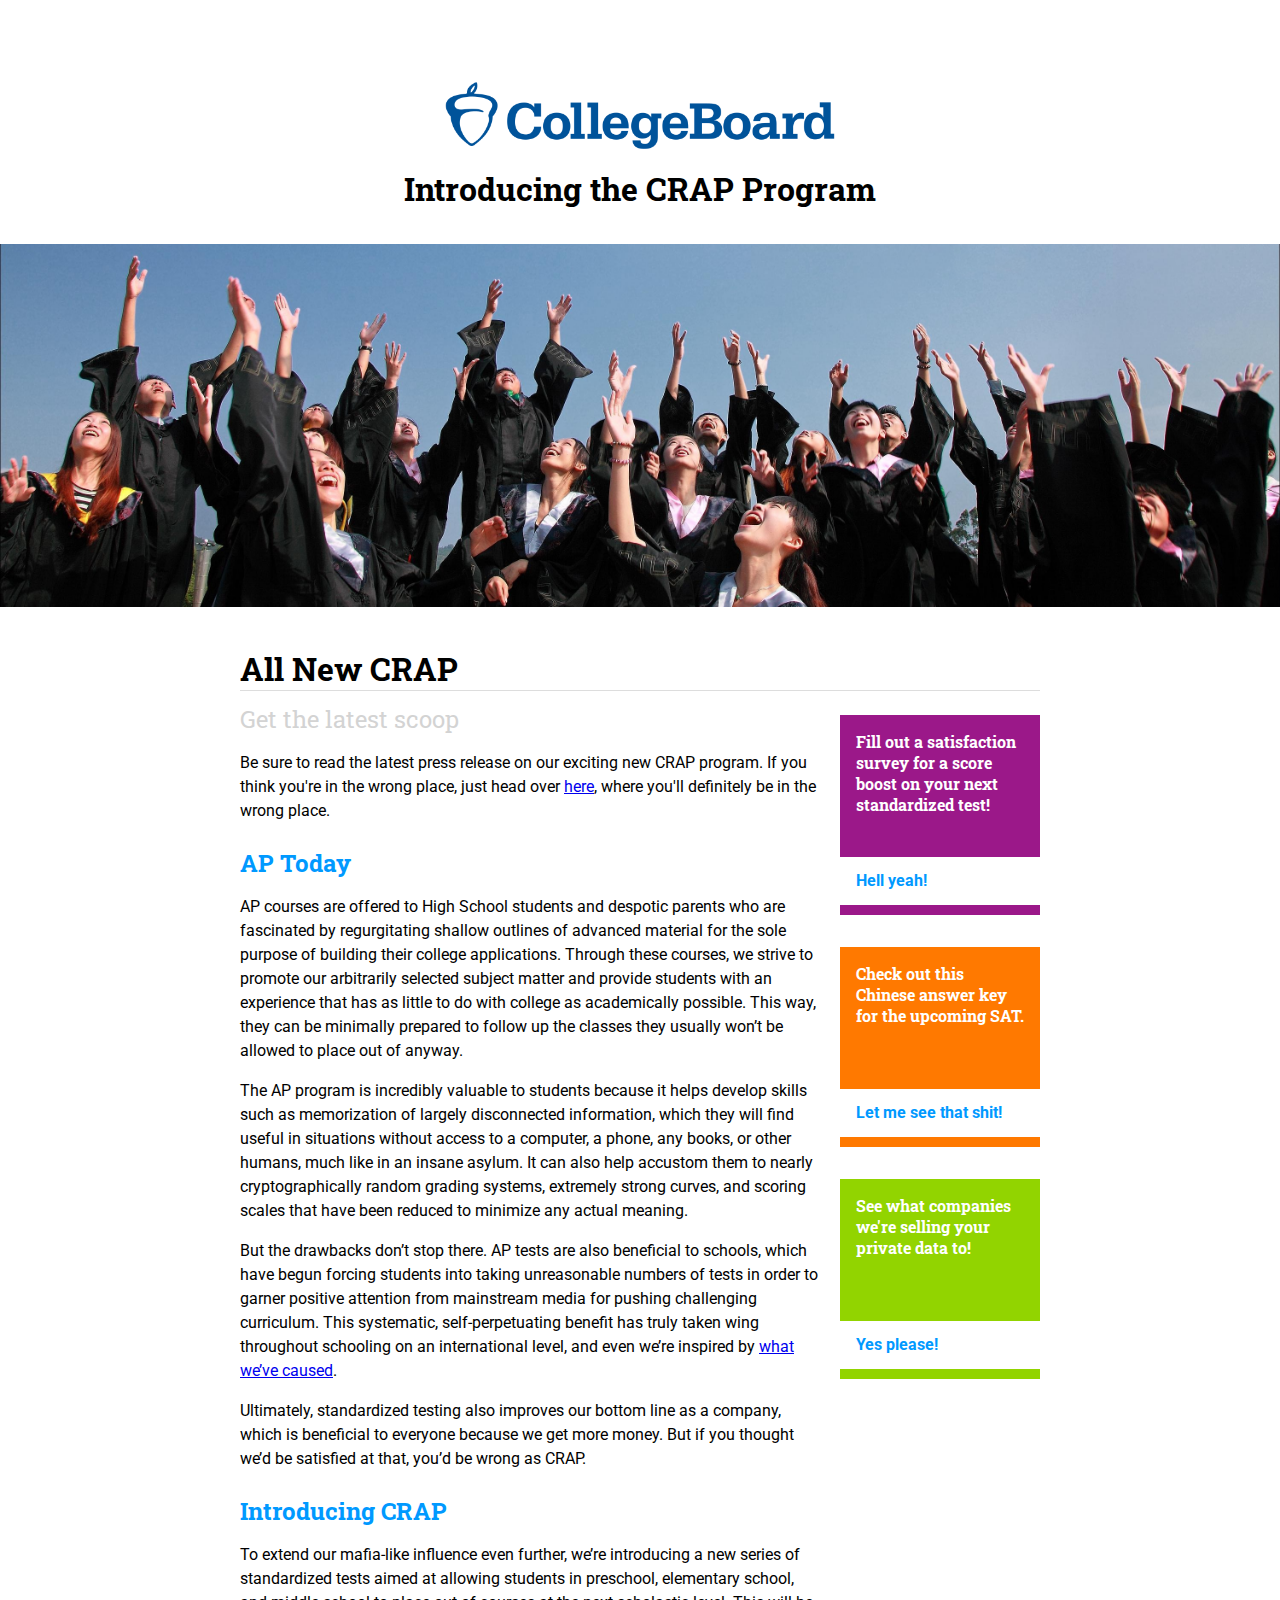
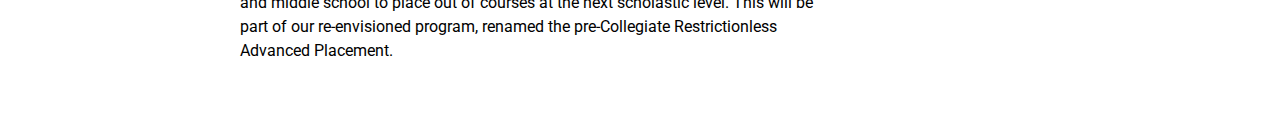
==== index.html @ 1008b954 "Added stylistic elements" ====
<html>
    <head>
        <title>CRAP</title>
        <link rel="stylesheet" type="text/css" href="css/styles.css">
    </head>
    <body>
        <img src="img/cb.png" style="width: 400px; margin: auto; display: block;">
        <h1 class="centered" style="text-align: center;">Introducing the CRAP Program</h1>

        <br>
        <img src="img/students.png">

        <h1 class="centered underline">All New CRAP</h1>
        <div class="centered columns">
            <div>
                <h2 class="gray">Get the latest scoop</h2>
                <p>
                    Be sure to read the latest press release on our exciting new CRAP program. If you think you're in the wrong place, just head over <a href="https://apstudent.collegeboard.org/takingtheexam/about-exams" target="_blank">here</a>, where you'll definitely be in the wrong place.
                </p>
                <h2>AP Today</h2>
                <p>
                    AP courses are offered to High School students and despotic parents who are fascinated by regurgitating shallow outlines of advanced material for the sole purpose of building their college applications. Through these courses, we strive to promote our arbitrarily selected subject matter and provide students with an experience that has as little to do with college as academically possible. This way, they can be minimally prepared to follow up the classes they usually won’t be allowed to place out of anyway.
                </p>
                <p>
                    The AP program is incredibly valuable to students because it helps develop skills such as memorization of largely disconnected information, which they will find useful in situations without access to a computer, a phone, any books, or other humans, much like in an insane asylum. It can also help accustom them to nearly cryptographically random grading systems, extremely strong curves, and scoring scales that have been reduced to minimize any actual meaning.
                </p>
                <p>
                    But the drawbacks don’t stop there. AP tests are also beneficial to schools, which have begun forcing students into taking unreasonable numbers of tests in order to garner positive attention from mainstream media for pushing challenging curriculum. This systematic, self-perpetuating benefit has truly taken wing throughout schooling on an international level, and even we’re inspired by <a href="https://www.washingtonpost.com/graphics/local/high-school-challenge-2017/">what we’ve caused</a>.
                </p>
                <p>
                    Ultimately, standardized testing also improves our bottom line as a company, which is beneficial to everyone because we get more money. But if you thought we’d be satisfied at that, you’d be wrong as CRAP.
                </p>
                <h2>Introducing CRAP</h2>
                <p>
                    To extend our mafia-like influence even further, we’re introducing a new series of standardized tests aimed at allowing students in preschool, elementary school, and middle school to place out of courses at the next scholastic level. This will be part of our re-envisioned program, renamed the pre-Collegiate Restrictionless Advanced Placement.
                </p>
                <h2>

                </h2>
            </div>
            <div class="quarter" style="margin-top: 1.5em;">
                <div class="billboard purple">
                    Fill out a satisfaction survey for a score boost on your next standardized test!
                    <p>Hell yeah!</p>
                </div>
                <div class="billboard orange">
                    Check out this Chinese answer key for the upcoming SAT.
                    <p>Let me see that shit!</p>
                </div>
                <div class="billboard green">
                    See what companies we're selling your private data to!
                    <p>Yes please!</p>
                </div>
            </div>
        </div>
    </body>
</html>
---- css/styles.css ----
@import url('https://fonts.googleapis.com/css?family=Roboto+Slab');
@import url('https://fonts.googleapis.com/css?family=Roboto');

body {
    margin: 0;
    margin-top: 4rem;
    margin-bottom: 3rem;
}

h1, h2, h3 {
    font-family: 'Roboto Slab', serif;
}

h2.gray {
    margin-top: 0.5em;
    color: lightgray;
    font-weight: normal;
}

p {
    font-family: Roboto, sans-serif;
    line-height: 150%;
}

.centered {
    display: block;
    width: 800px;
    margin: auto;
}

.columns {
    display: flex;
    flex-direction: row;
}

.columns > * {
    flex: auto;
}

.columns > .quarter {
    width: 220px;
    min-width: 220px;
}

.underline {
    border-bottom: 1px solid #DDD;
}

.billboard {
    width: 200px;
    height: 200px;
    padding: 1em;
    box-sizing: border-box;
    float: right;
    display: block;
    font-family: "Roboto Slab", serif;
    font-weight: bold;
    color: white;
    margin-bottom: 2em;
    position: relative;
}

.billboard.purple {
    background-color: #9b1889;
}

.billboard.orange {
    background-color: #ff7900;
}

.billboard.green {
    background-color: #92d400;
}

.billboard > p {
    color: #09F;
    background-color: white;
    width: 100%;
    margin: 0 -1em;
    padding: 0 1em;
    line-height: 300%;
    position: absolute;
    bottom: 10px;
}

h1 {
    margin-bottom: 0.75em;
}

h2, h3 {
    color: #09F;
    margin-top: 1em;
    margin-bottom: 0.25em;
}

img {
    display: block;
    padding: 1em 0;
    width: 100%; /* 800px; */
    margin: auto;
    margin-bottom: 1.5em;
}
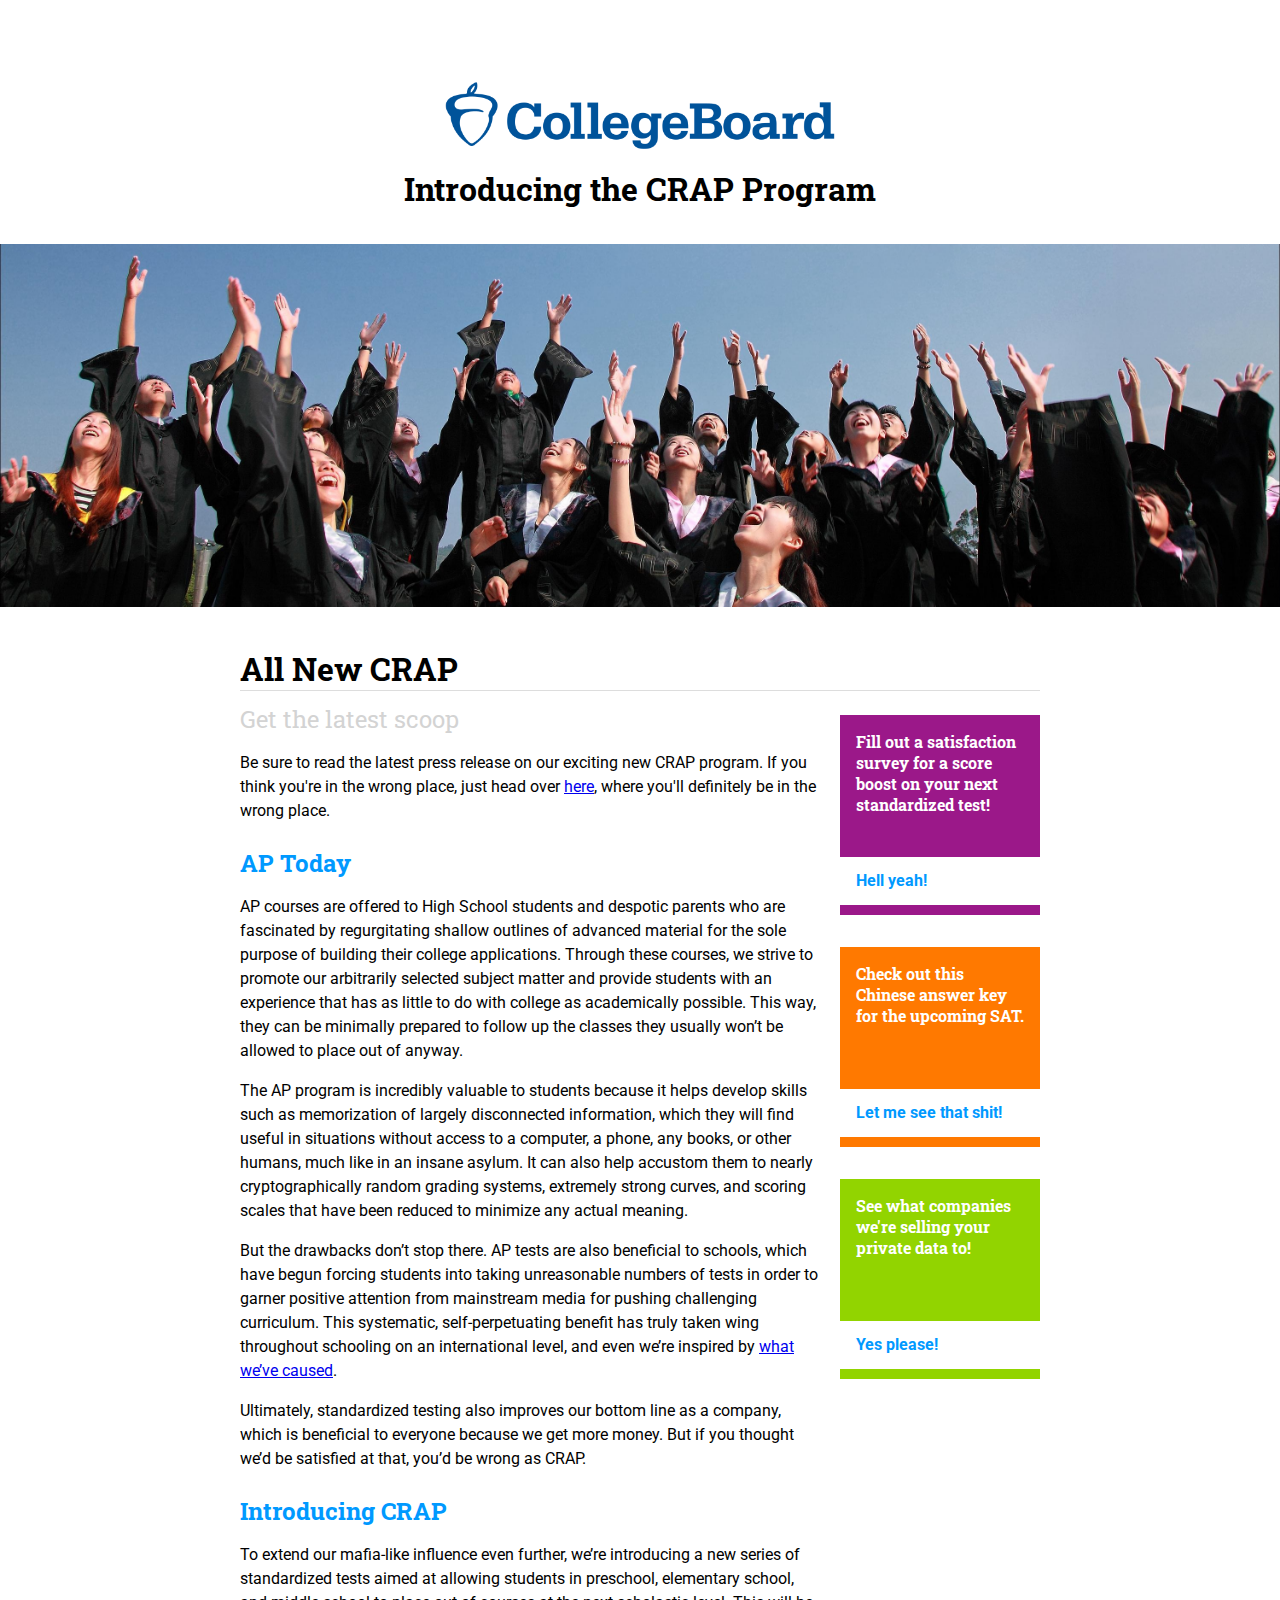
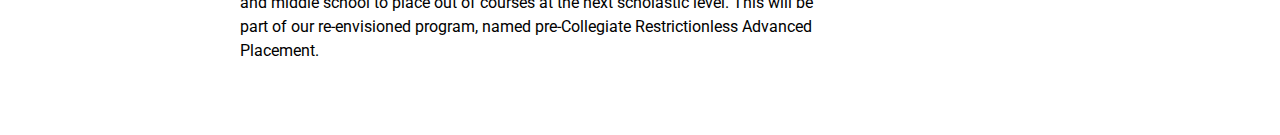
==== commit 5f7c0dd9: "Tweak" ====
--- a/index.html
+++ b/index.html
@@ -32,7 +32,7 @@
                 </p>
                 <h2>Introducing CRAP</h2>
                 <p>
-                    To extend our mafia-like influence even further, we’re introducing a new series of standardized tests aimed at allowing students in preschool, elementary school, and middle school to place out of courses at the next scholastic level. This will be part of our re-envisioned program, renamed the pre-Collegiate Restrictionless Advanced Placement.
+                    To extend our mafia-like influence even further, we’re introducing a new series of standardized tests aimed at allowing students in preschool, elementary school, and middle school to place out of courses at the next scholastic level. This will be part of our re-envisioned program, named pre-Collegiate Restrictionless Advanced Placement.
                 </p>
                 <h2>
 
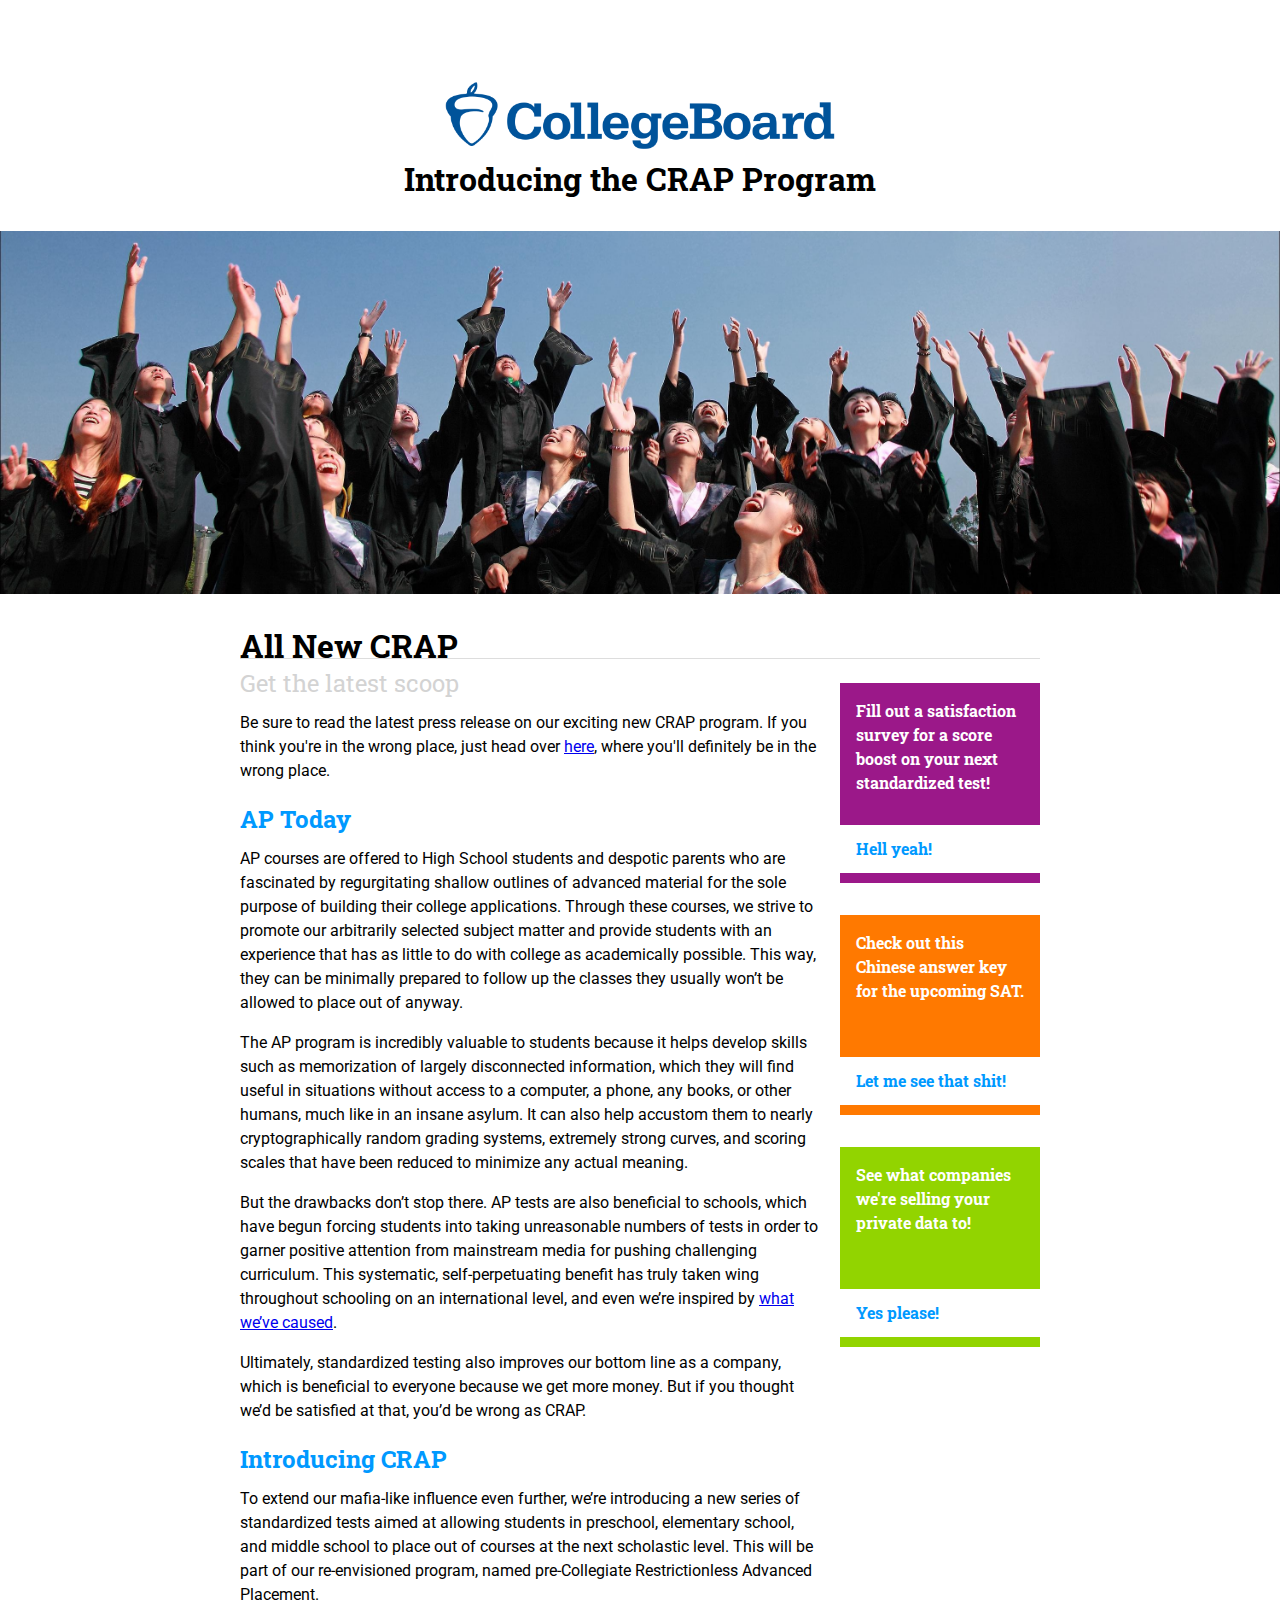
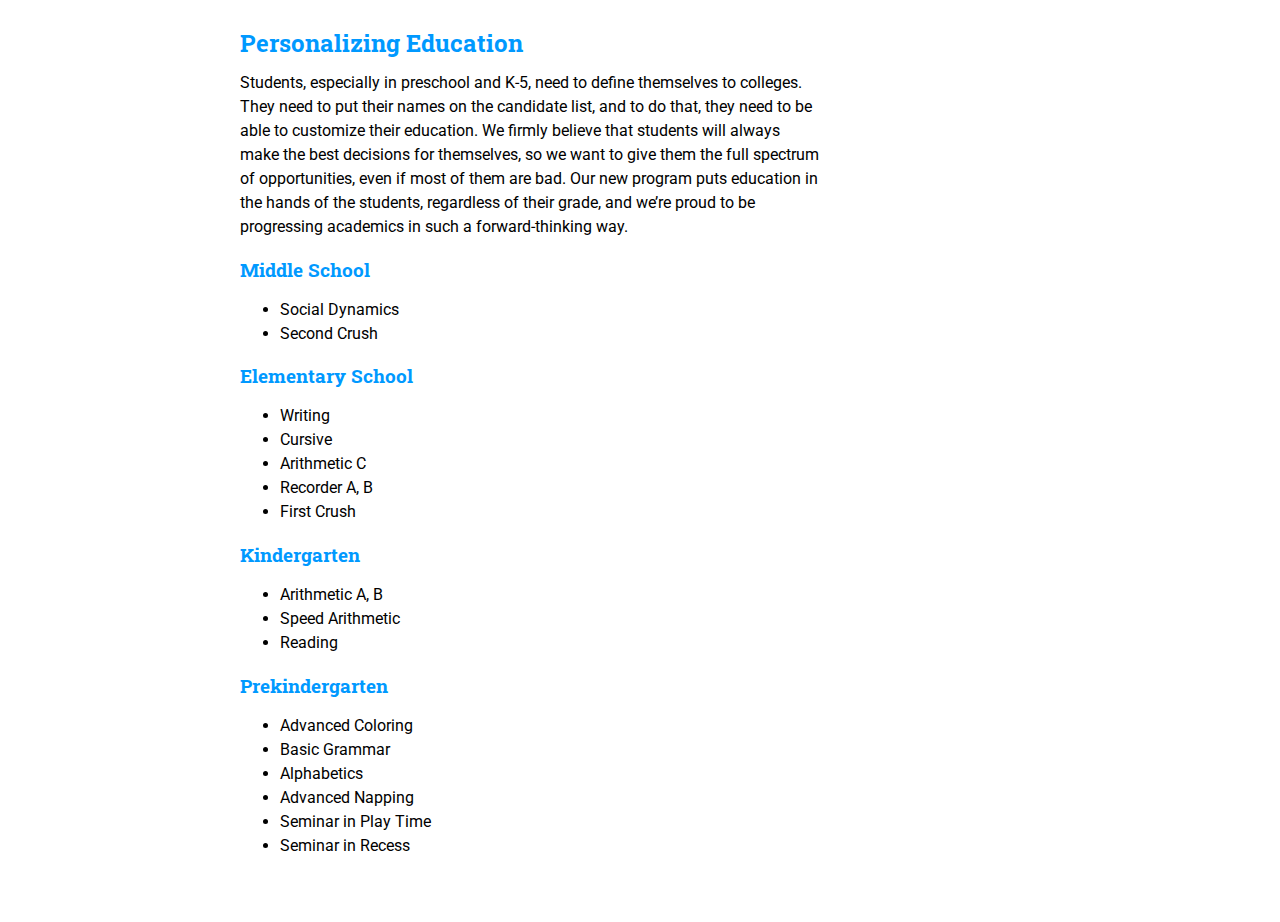
==== commit 8286bf18: "Do something fancier with the course list" ====
--- a/index.html
+++ b/index.html
@@ -34,9 +34,41 @@
                 <p>
                     To extend our mafia-like influence even further, we’re introducing a new series of standardized tests aimed at allowing students in preschool, elementary school, and middle school to place out of courses at the next scholastic level. This will be part of our re-envisioned program, named pre-Collegiate Restrictionless Advanced Placement.
                 </p>
-                <h2>
+                <h2>Personalizing Education</h2>
+                <p>
+                    Students, especially in preschool and K-5, need to define themselves to colleges. They need to put their names on the candidate list, and to do that, they need to be able to customize their education. We firmly believe that students will always make the best decisions for themselves, so we want to give them the full spectrum of opportunities, even if most of them are bad. Our new program puts education in the hands of the students, regardless of their grade, and we’re proud to be progressing academics in such a forward-thinking way.
+                </p>
 
-                </h2>
+                <!-- Create some cool kind of graphic -->
+                <h3>Middle School</h3>
+                <ul>
+                    <li>Social Dynamics</li>
+                    <li>Second Crush</li>
+                </ul>
+                <h3>Elementary School</h3>
+                <ul>
+                    <li>Writing</li>
+                    <li>Cursive</li>
+                    <li>Arithmetic C</li>
+                    <li>Recorder A, B</li>
+                    <li>First Crush</li>
+                </ul>
+                <h3>Kindergarten</h3>
+                <ul>
+                    <li>Arithmetic A, B</li>
+                    <li>Speed Arithmetic</li>
+                    <li>Reading</li>
+                </ul>
+                <h3>Prekindergarten</h3>
+                <ul>
+                    <li>Advanced Coloring</li>
+                    <li>Basic Grammar</li>
+                    <li>Alphabetics</li>
+                    <li>Advanced Napping</li>
+                    <li>Seminar in Play Time</li>
+                    <li>Seminar in Recess</li>
+                </ul>
+
             </div>
             <div class="quarter" style="margin-top: 1.5em;">
                 <div class="billboard purple">
--- a/css/styles.css
+++ b/css/styles.css
@@ -5,6 +5,8 @@
     margin: 0;
     margin-top: 4rem;
     margin-bottom: 3rem;
+    font-family: Roboto, sans-serif;
+    line-height: 150%;
 }
 
 h1, h2, h3 {
@@ -15,11 +17,6 @@
     margin-top: 0.5em;
     color: lightgray;
     font-weight: normal;
-}
-
-p {
-    font-family: Roboto, sans-serif;
-    line-height: 150%;
 }
 
 .centered {
@@ -93,6 +90,10 @@
     margin-bottom: 0.25em;
 }
 
+h3 {
+    margin-bottom: 0;
+}
+
 img {
     display: block;
     padding: 1em 0;
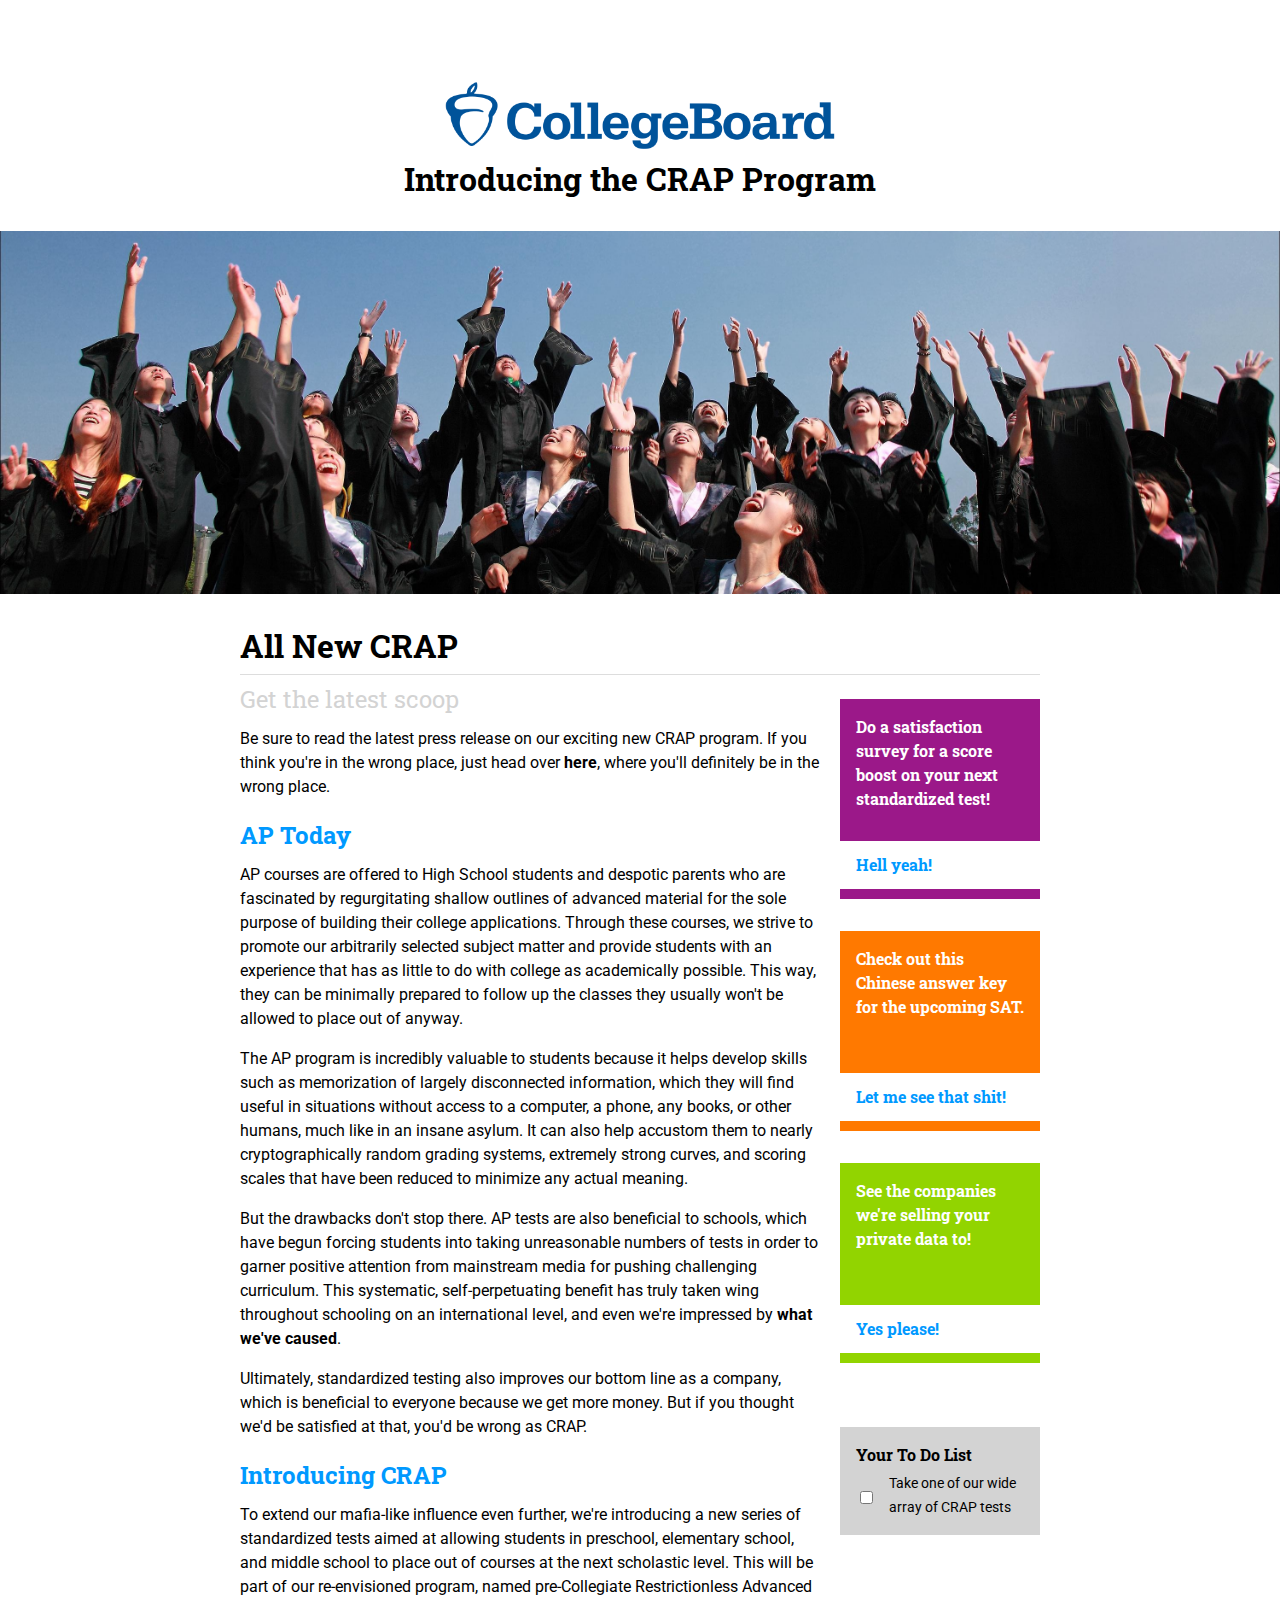
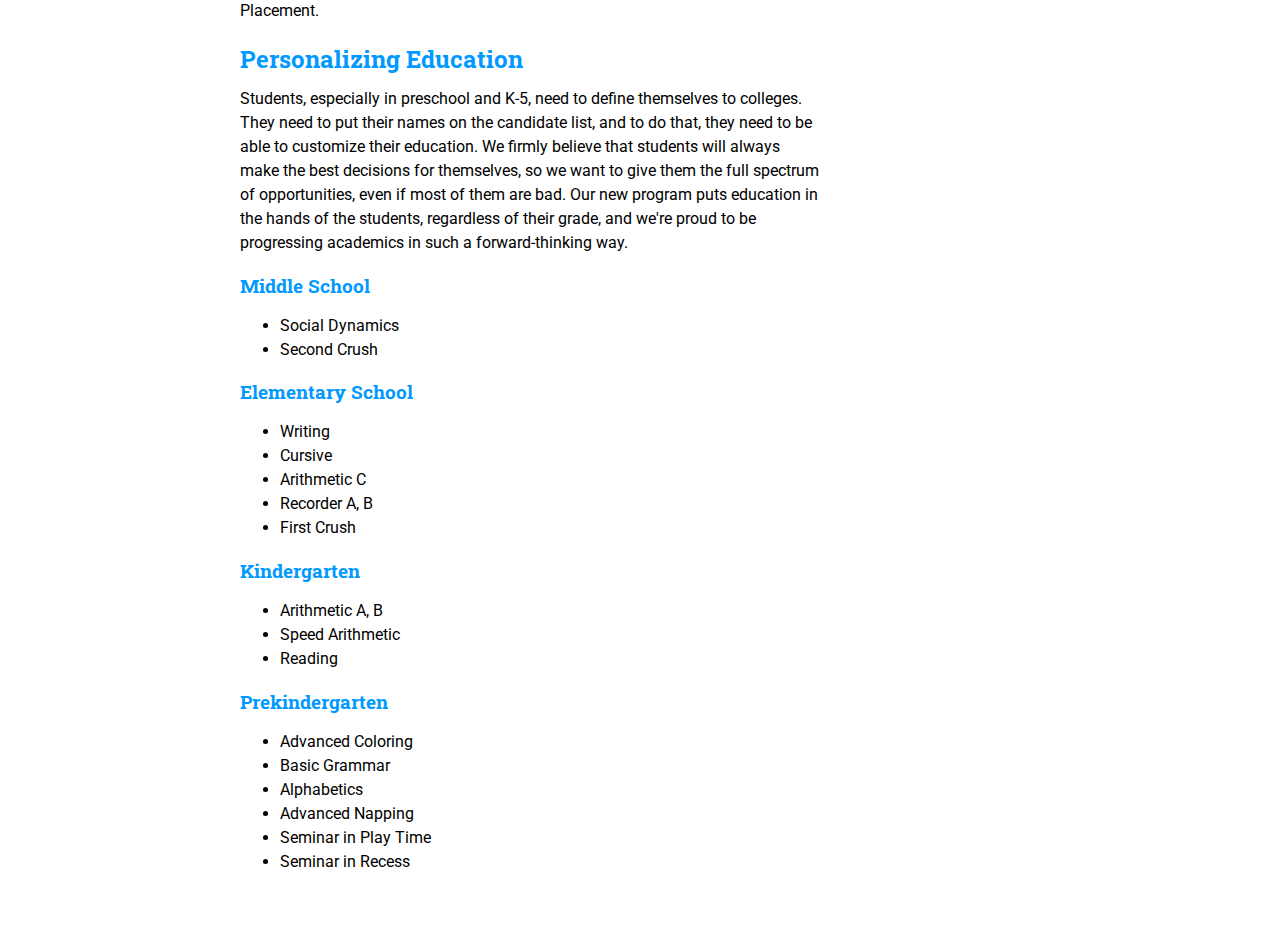
==== commit ca6870f8: "Add todo list" ====
--- a/index.html
+++ b/index.html
@@ -19,24 +19,24 @@
                 </p>
                 <h2>AP Today</h2>
                 <p>
-                    AP courses are offered to High School students and despotic parents who are fascinated by regurgitating shallow outlines of advanced material for the sole purpose of building their college applications. Through these courses, we strive to promote our arbitrarily selected subject matter and provide students with an experience that has as little to do with college as academically possible. This way, they can be minimally prepared to follow up the classes they usually won’t be allowed to place out of anyway.
+                    AP courses are offered to High School students and despotic parents who are fascinated by regurgitating shallow outlines of advanced material for the sole purpose of building their college applications. Through these courses, we strive to promote our arbitrarily selected subject matter and provide students with an experience that has as little to do with college as academically possible. This way, they can be minimally prepared to follow up the classes they usually won't be allowed to place out of anyway.
                 </p>
                 <p>
                     The AP program is incredibly valuable to students because it helps develop skills such as memorization of largely disconnected information, which they will find useful in situations without access to a computer, a phone, any books, or other humans, much like in an insane asylum. It can also help accustom them to nearly cryptographically random grading systems, extremely strong curves, and scoring scales that have been reduced to minimize any actual meaning.
                 </p>
                 <p>
-                    But the drawbacks don’t stop there. AP tests are also beneficial to schools, which have begun forcing students into taking unreasonable numbers of tests in order to garner positive attention from mainstream media for pushing challenging curriculum. This systematic, self-perpetuating benefit has truly taken wing throughout schooling on an international level, and even we’re inspired by <a href="https://www.washingtonpost.com/graphics/local/high-school-challenge-2017/">what we’ve caused</a>.
+                    But the drawbacks don't stop there. AP tests are also beneficial to schools, which have begun forcing students into taking unreasonable numbers of tests in order to garner positive attention from mainstream media for pushing challenging curriculum. This systematic, self-perpetuating benefit has truly taken wing throughout schooling on an international level, and even we're impressed by <a href="https://www.washingtonpost.com/graphics/local/high-school-challenge-2017/">what we've caused</a>.
                 </p>
                 <p>
-                    Ultimately, standardized testing also improves our bottom line as a company, which is beneficial to everyone because we get more money. But if you thought we’d be satisfied at that, you’d be wrong as CRAP.
+                    Ultimately, standardized testing also improves our bottom line as a company, which is beneficial to everyone because we get more money. But if you thought we'd be satisfied at that, you'd be wrong as CRAP.
                 </p>
                 <h2>Introducing CRAP</h2>
                 <p>
-                    To extend our mafia-like influence even further, we’re introducing a new series of standardized tests aimed at allowing students in preschool, elementary school, and middle school to place out of courses at the next scholastic level. This will be part of our re-envisioned program, named pre-Collegiate Restrictionless Advanced Placement.
+                    To extend our mafia-like influence even further, we're introducing a new series of standardized tests aimed at allowing students in preschool, elementary school, and middle school to place out of courses at the next scholastic level. This will be part of our re-envisioned program, named pre-Collegiate Restrictionless Advanced Placement.
                 </p>
                 <h2>Personalizing Education</h2>
                 <p>
-                    Students, especially in preschool and K-5, need to define themselves to colleges. They need to put their names on the candidate list, and to do that, they need to be able to customize their education. We firmly believe that students will always make the best decisions for themselves, so we want to give them the full spectrum of opportunities, even if most of them are bad. Our new program puts education in the hands of the students, regardless of their grade, and we’re proud to be progressing academics in such a forward-thinking way.
+                    Students, especially in preschool and K-5, need to define themselves to colleges. They need to put their names on the candidate list, and to do that, they need to be able to customize their education. We firmly believe that students will always make the best decisions for themselves, so we want to give them the full spectrum of opportunities, even if most of them are bad. Our new program puts education in the hands of the students, regardless of their grade, and we're proud to be progressing academics in such a forward-thinking way.
                 </p>
 
                 <!-- Create some cool kind of graphic -->
@@ -72,7 +72,7 @@
             </div>
             <div class="quarter" style="margin-top: 1.5em;">
                 <div class="billboard purple">
-                    Fill out a satisfaction survey for a score boost on your next standardized test!
+                    Do a satisfaction survey for a score boost on your next standardized test!
                     <p>Hell yeah!</p>
                 </div>
                 <div class="billboard orange">
@@ -80,10 +80,23 @@
                     <p>Let me see that shit!</p>
                 </div>
                 <div class="billboard green">
-                    See what companies we're selling your private data to!
+                    See the companies we're selling your private data to!
                     <p>Yes please!</p>
+                </div>
+                <div class="todo" style="margin-top: 2em;">
+                    <span style="font-family: 'Roboto Slab'; font-weight: bold;">
+                        Your To Do List
+                        <ul id="todo-list">
+                            <li>
+                                <input id="first-checkbox" type="checkbox">
+                                <span>Take one of our wide array of CRAP tests</span>
+                            </li>
+                        </ul>
+                    </span>
                 </div>
             </div>
         </div>
+        
+        <script type="text/javascript" src="js/index.js"></script>
     </body>
 </html>
--- a/css/styles.css
+++ b/css/styles.css
@@ -17,6 +17,12 @@
     margin-top: 0.5em;
     color: lightgray;
     font-weight: normal;
+}
+
+a {
+    text-decoration: none;
+    font-weight: bold;
+    color: inherit;
 }
 
 .centered {
@@ -40,6 +46,7 @@
 }
 
 .underline {
+    padding-bottom: 16px;
     border-bottom: 1px solid #DDD;
 }
 
@@ -55,6 +62,35 @@
     color: white;
     margin-bottom: 2em;
     position: relative;
+}
+
+.todo {
+    width: 200px;
+    padding: 1em;
+    box-sizing: border-box;
+    float: right;
+    display: block;
+    background-color: lightgray;
+}
+
+.todo ul {
+    list-style: none; 
+    padding-left: 0;
+    margin-top: 4px;
+    margin-bottom: 0;
+    font-family: Roboto, sans-serif;
+    font-size: 14px;
+    font-weight: normal;
+}
+
+.todo ul li {
+    display: flex;
+    flex-direction: row;
+}
+
+.todo ul li input {
+    margin-top: 8px;
+    margin-right: 16px;
 }
 
 .billboard.purple {
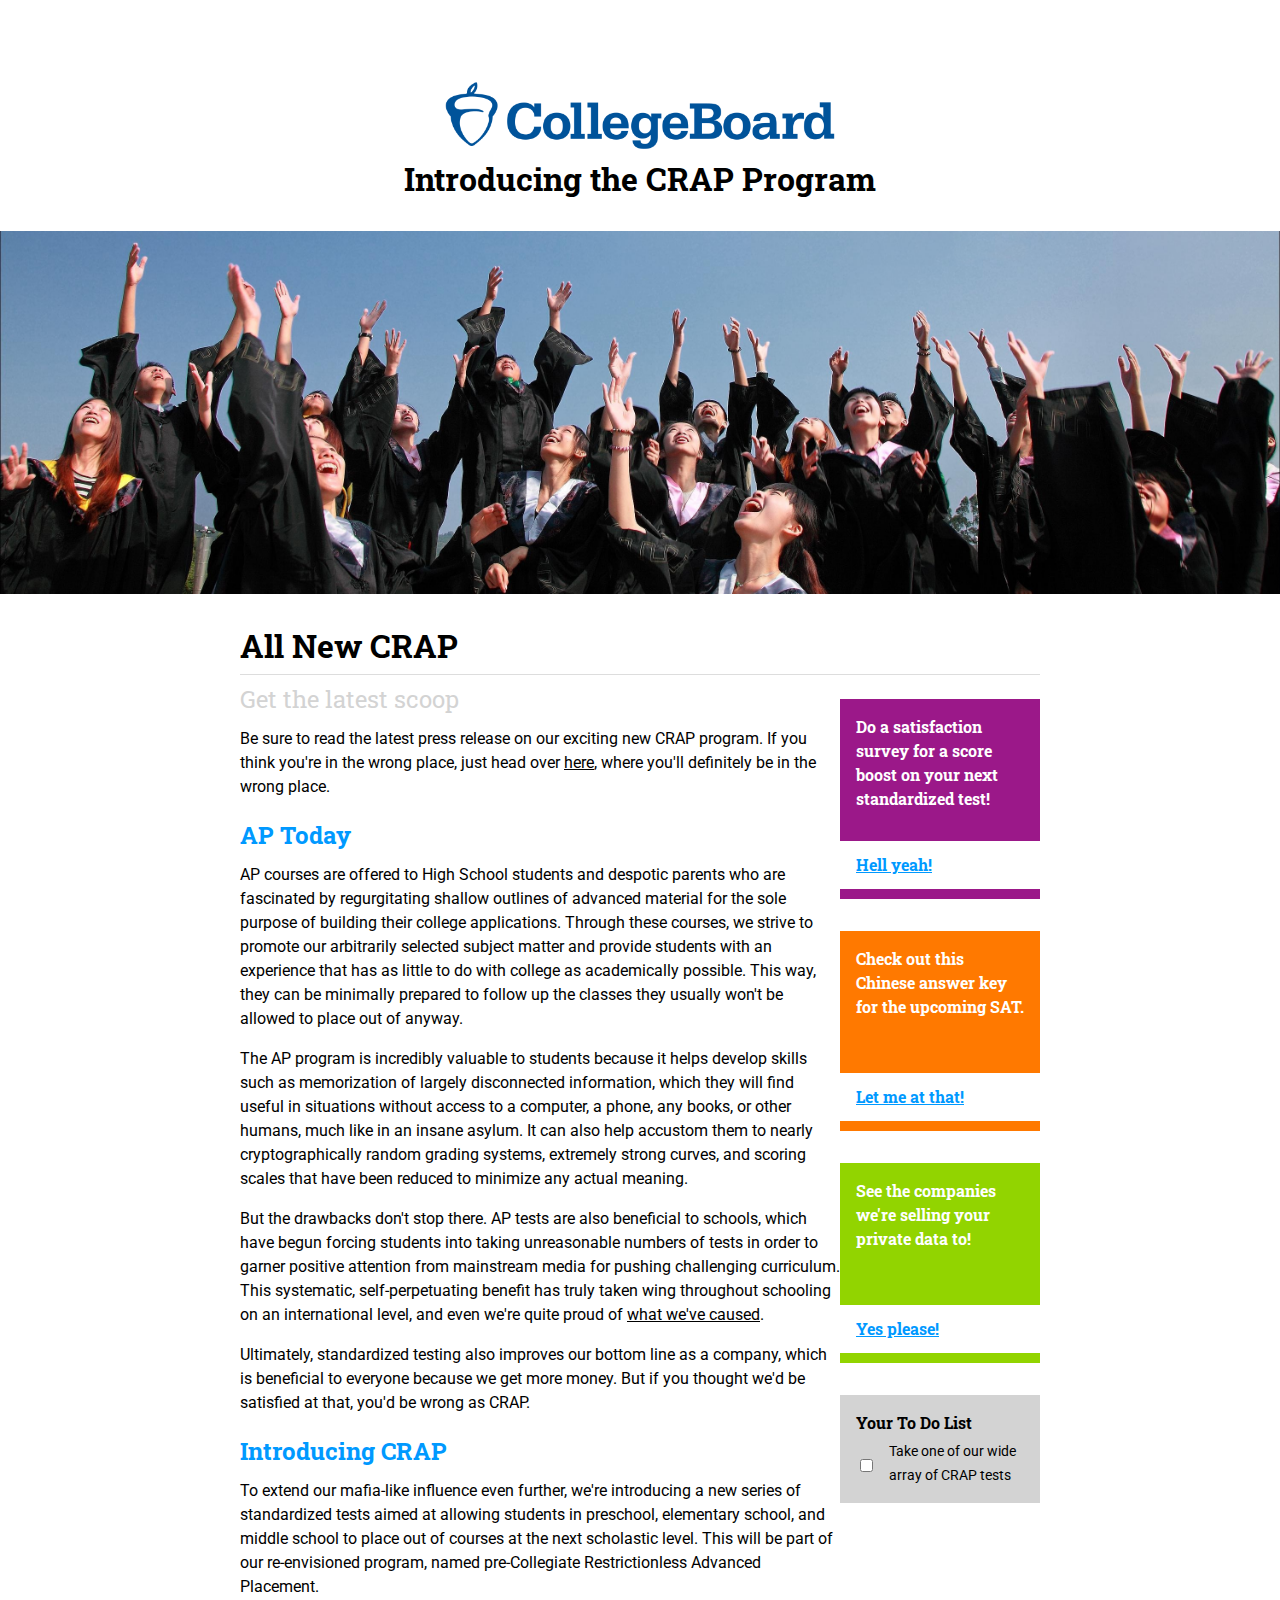
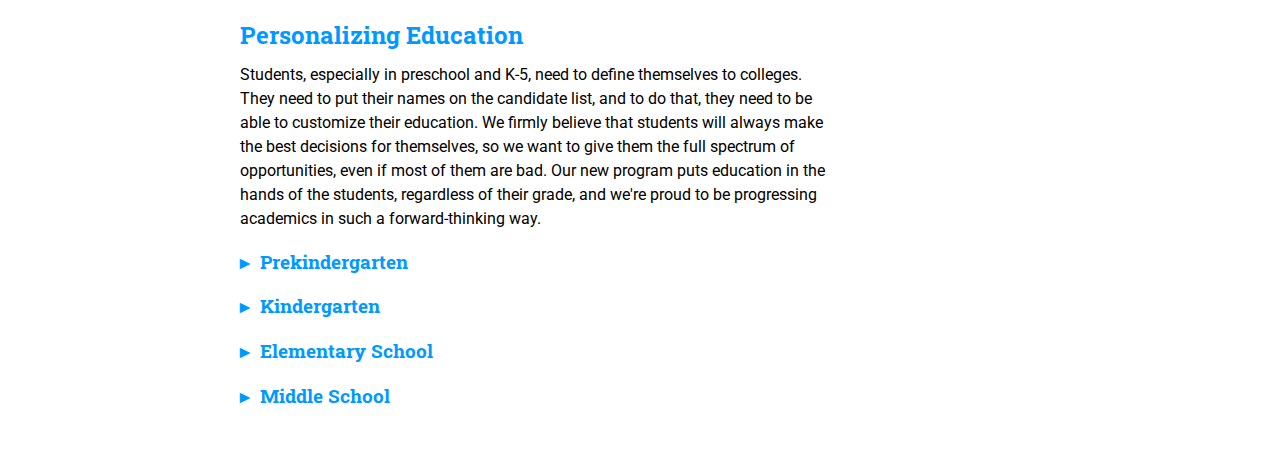
==== commit 34889865: "Continued on course list" ====
--- a/index.html
+++ b/index.html
@@ -25,7 +25,7 @@
                     The AP program is incredibly valuable to students because it helps develop skills such as memorization of largely disconnected information, which they will find useful in situations without access to a computer, a phone, any books, or other humans, much like in an insane asylum. It can also help accustom them to nearly cryptographically random grading systems, extremely strong curves, and scoring scales that have been reduced to minimize any actual meaning.
                 </p>
                 <p>
-                    But the drawbacks don't stop there. AP tests are also beneficial to schools, which have begun forcing students into taking unreasonable numbers of tests in order to garner positive attention from mainstream media for pushing challenging curriculum. This systematic, self-perpetuating benefit has truly taken wing throughout schooling on an international level, and even we're impressed by <a href="https://www.washingtonpost.com/graphics/local/high-school-challenge-2017/">what we've caused</a>.
+                    But the drawbacks don't stop there. AP tests are also beneficial to schools, which have begun forcing students into taking unreasonable numbers of tests in order to garner positive attention from mainstream media for pushing challenging curriculum. This systematic, self-perpetuating benefit has truly taken wing throughout schooling on an international level, and even we're quite proud of <a href="https://www.washingtonpost.com/graphics/local/high-school-challenge-2017/">what we've caused</a>.
                 </p>
                 <p>
                     Ultimately, standardized testing also improves our bottom line as a company, which is beneficial to everyone because we get more money. But if you thought we'd be satisfied at that, you'd be wrong as CRAP.
@@ -40,50 +40,62 @@
                 </p>
 
                 <!-- Create some cool kind of graphic -->
-                <h3>Middle School</h3>
-                <ul>
+                <h3 id="ap-pre" class="dropdown"><span class="arrow">&#x25B8;</span> &nbsp;Prekindergarten</h3>
+                <ul id="ap-pre-list">
+                    <li><b>Advanced Coloring</b><br>We believe every student is an aspiring artist, and with the proper
+                    training, can make works rivalling those of Picasso and Monet. In advanced coloring, we want to
+                    teach students the formula for being original and creative.
+                    <li><b>Basic Grammar</b><br>Grammar is a subject as old as the classroom. We intend to
+                    revolutionize the English learning process for Kindergarten students, who will master compound
+                    sentences and SAT vocabulary.</li>
+                    <li><b>Alphabetics</b><br>No matter how you look at it, there are a lot of letters in English.
+                    This course will deeply familiarize students with the numerous symbols in the alphabet.</li>
+                    <li><b>Advanced Napping</b><br>Napping is a lifelong skill. We're offering this class to make sure
+                        all students have the opportunity to take naps. It's also a good way for them to get an early
+                        start catching up on
+                        sleep they'll miss in higher grades.
+                    </li>
+                </ul>
+                <h3 id="ap-k" class="dropdown"><span class="arrow">&#x25B8;</span> &nbsp;Kindergarten</h3>
+                <ul id="ap-k-list">
+                    <li><b>Arithmetic</b><br>Arithmetic is obviously an important skill both in and outside of the
+                    classroom, and we want to make sure students have as solid a foundation in the subject as possible.
+                    According to our meticulous and detailed study plan, students will have only gotten to integral calculus by the end of the year.</li>
+                    <li><b>Reading</b><br>What better time to start into the classics than now, when students are most curious and impressionable?
+                    Not only will this course standardize how students interpret literature, it will also make sure they're exposed to a tailored list of classics,
+                    including The Canterbury Tales, One Hundred Years of Solitude, Being in Time, and Atlas Shrugged.</li>
+                    <li><b>Seminar in Play Time</li>
+                    <li><b>Seminar in Recess</li>
+                </ul>
+                <h3 id="ap-e" class="dropdown"><span class="arrow">&#x25B8;</span> &nbsp;Elementary School</h3>
+                <ul id="ap-e-list">
+                    <li>Writing</li>
+                    <li>Cursive</li>
+                    <li>Advanced Arithmetic</li>
+                    <li>Recorder</li>
+                    <li>First Crush</li>
+                </ul>
+                <h3 id="ap-m" class="dropdown"><span class="arrow">&#x25B8;</span> &nbsp;Middle School</h3>
+                <ul id="ap-m-list">
                     <li>Social Dynamics</li>
                     <li>Second Crush</li>
-                </ul>
-                <h3>Elementary School</h3>
-                <ul>
-                    <li>Writing</li>
-                    <li>Cursive</li>
-                    <li>Arithmetic C</li>
-                    <li>Recorder A, B</li>
-                    <li>First Crush</li>
-                </ul>
-                <h3>Kindergarten</h3>
-                <ul>
-                    <li>Arithmetic A, B</li>
-                    <li>Speed Arithmetic</li>
-                    <li>Reading</li>
-                </ul>
-                <h3>Prekindergarten</h3>
-                <ul>
-                    <li>Advanced Coloring</li>
-                    <li>Basic Grammar</li>
-                    <li>Alphabetics</li>
-                    <li>Advanced Napping</li>
-                    <li>Seminar in Play Time</li>
-                    <li>Seminar in Recess</li>
                 </ul>
 
             </div>
             <div class="quarter" style="margin-top: 1.5em;">
                 <div class="billboard purple">
                     Do a satisfaction survey for a score boost on your next standardized test!
-                    <p>Hell yeah!</p>
+                    <p><a href="404.html">Hell yeah!</a></p>
                 </div>
                 <div class="billboard orange">
                     Check out this Chinese answer key for the upcoming SAT.
-                    <p>Let me see that shit!</p>
+                    <p><a href="404.html">Let me at that!</a></p>
                 </div>
                 <div class="billboard green">
                     See the companies we're selling your private data to!
-                    <p>Yes please!</p>
+                    <p><a href="404.html">Yes please!</a></p>
                 </div>
-                <div class="todo" style="margin-top: 2em;">
+                <div class="todo">
                     <span style="font-family: 'Roboto Slab'; font-weight: bold;">
                         Your To Do List
                         <ul id="todo-list">
--- a/css/styles.css
+++ b/css/styles.css
@@ -20,8 +20,8 @@
 }
 
 a {
-    text-decoration: none;
-    font-weight: bold;
+    text-decoration: underline;
+    /* font-weight: bold; */
     color: inherit;
 }
 
@@ -137,3 +137,38 @@
     margin: auto;
     margin-bottom: 1.5em;
 }
+
+
+.dropdown {
+    cursor: pointer;
+}
+
+.dropdown .arrow {
+    display: inline-block;
+    margin-bottom: 2px;
+    transition: all 0.75s ease;
+}
+
+.dropdown.down .arrow {
+    transform: rotate(90deg);
+}
+
+.dropdown + ul {
+    max-height: 0;
+    overflow: hidden;
+    transition: all 0.75s ease;
+    margin-top: 8px;
+    margin-bottom: -8px;
+}
+
+.dropdown + ul li {
+    margin-bottom: 8px;
+}
+
+.dropdown.down + ul {
+    max-height: 500px;
+}
+
+.style {
+    font-weight: bold;
+}
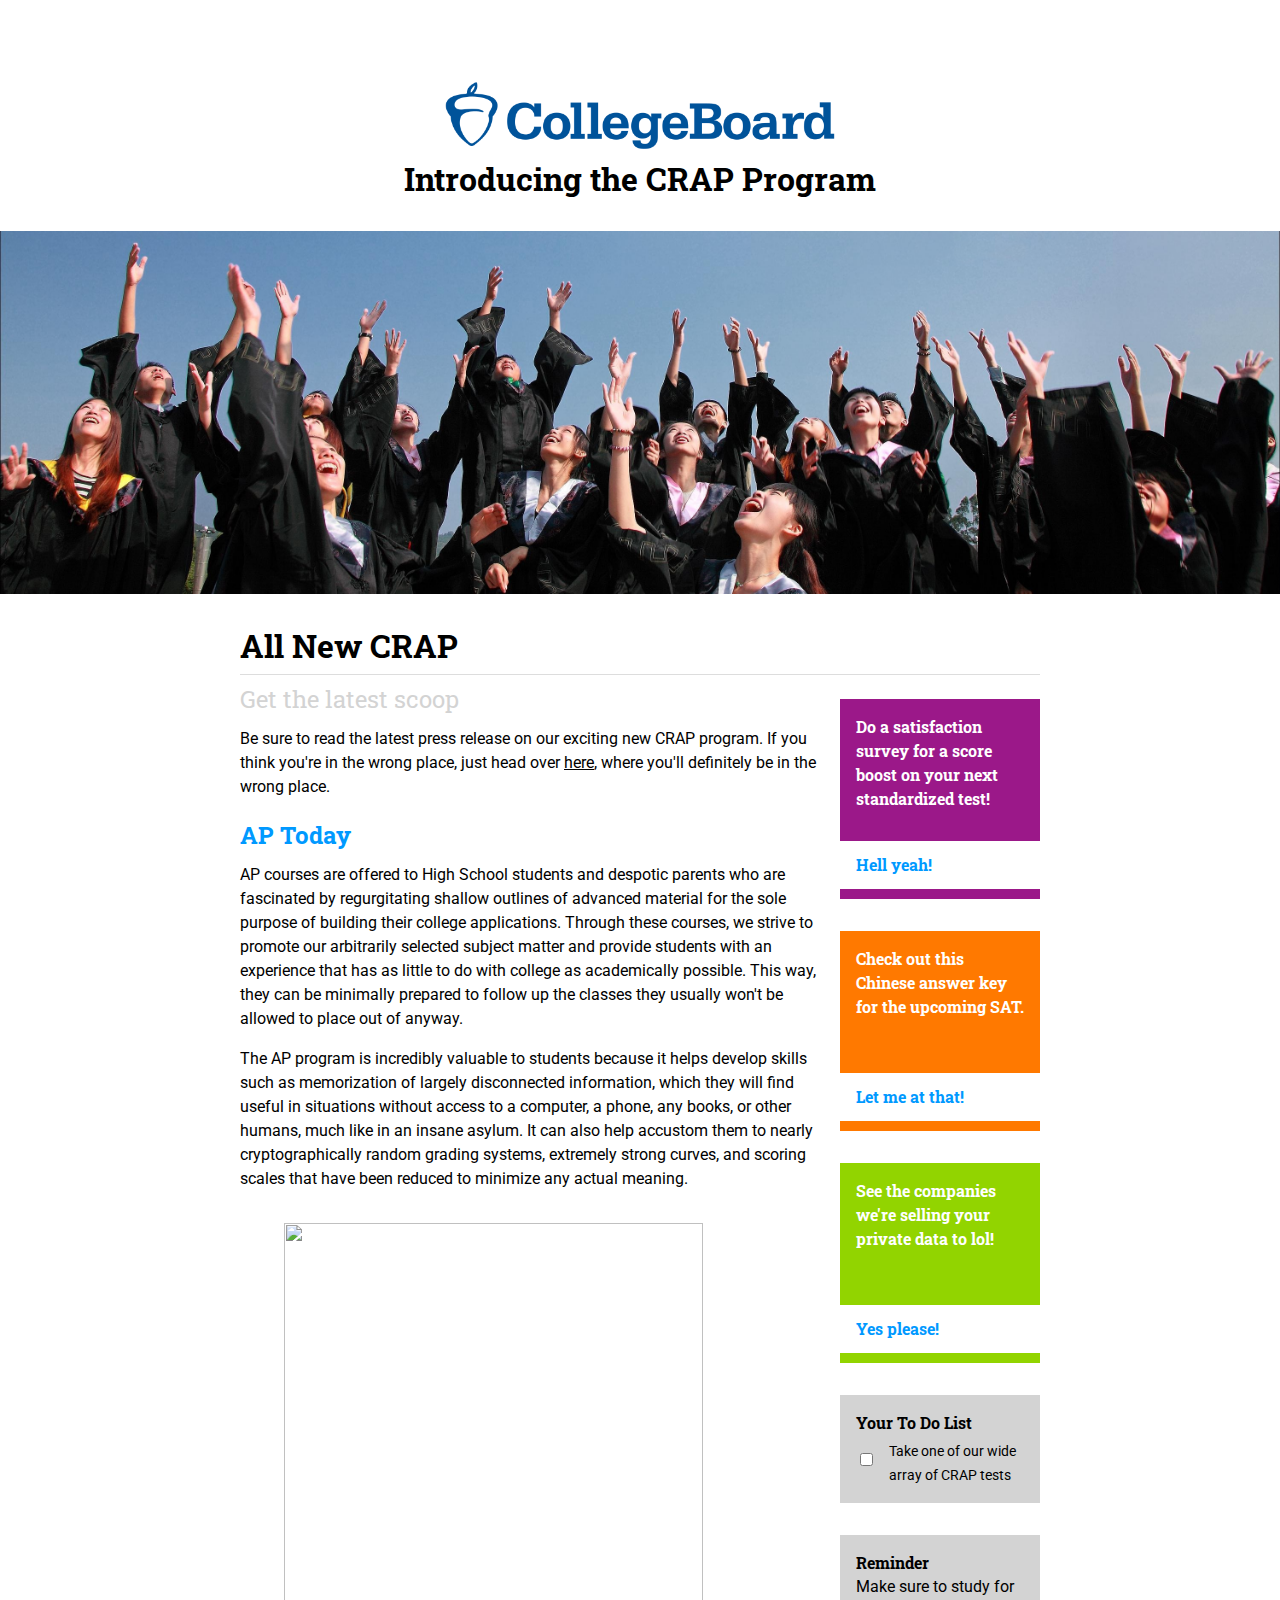
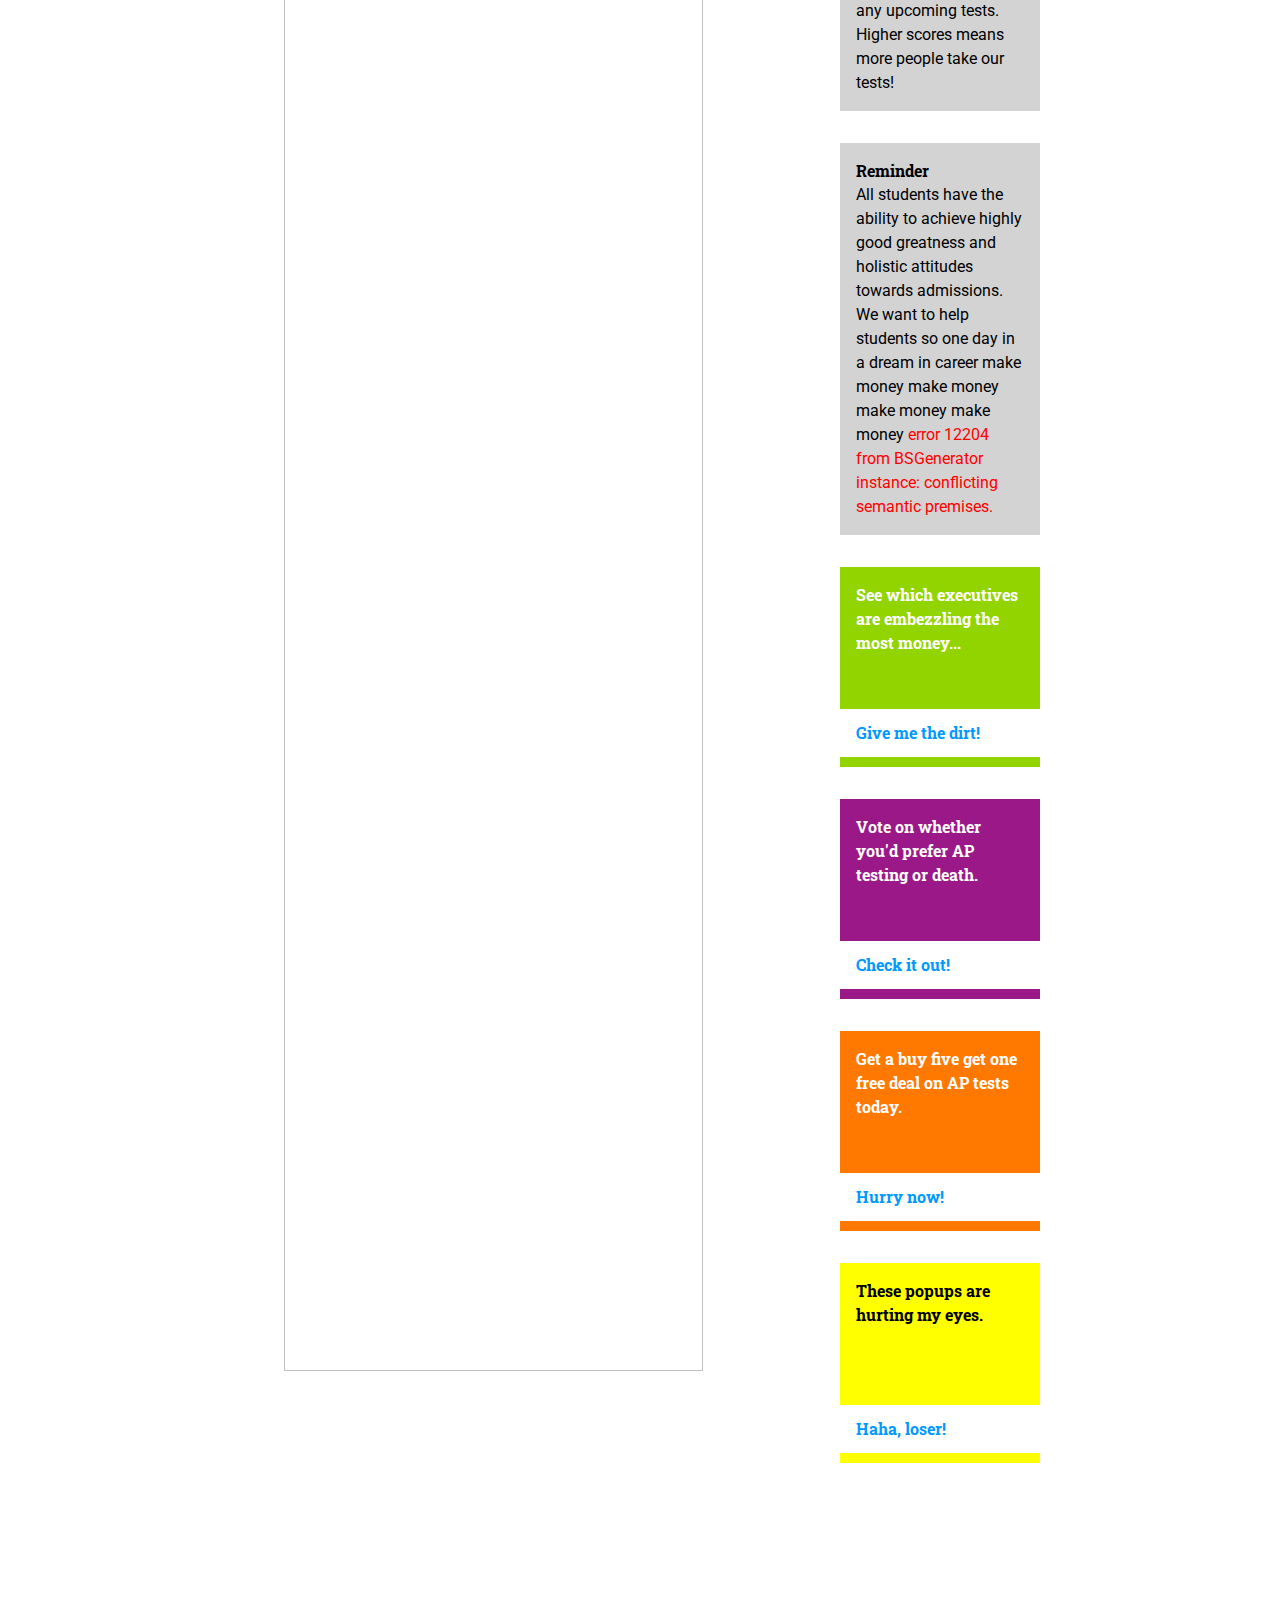
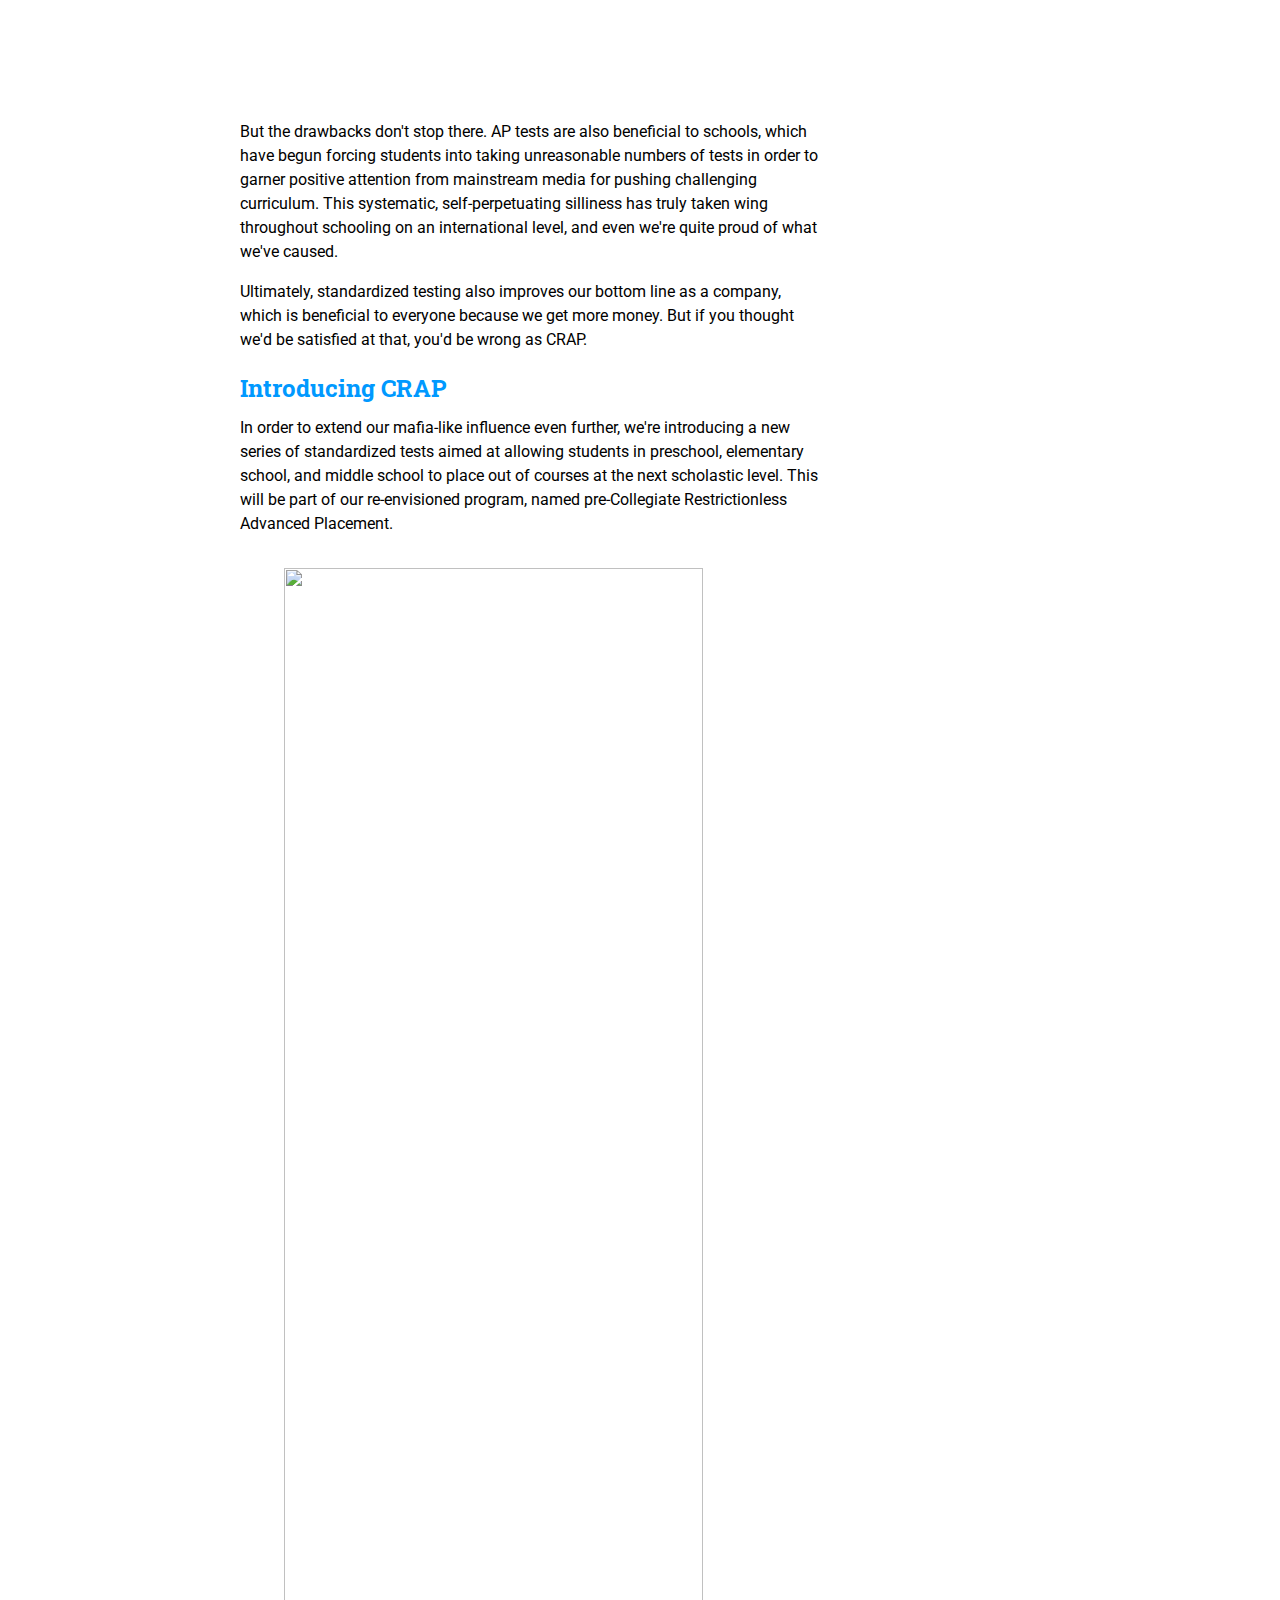
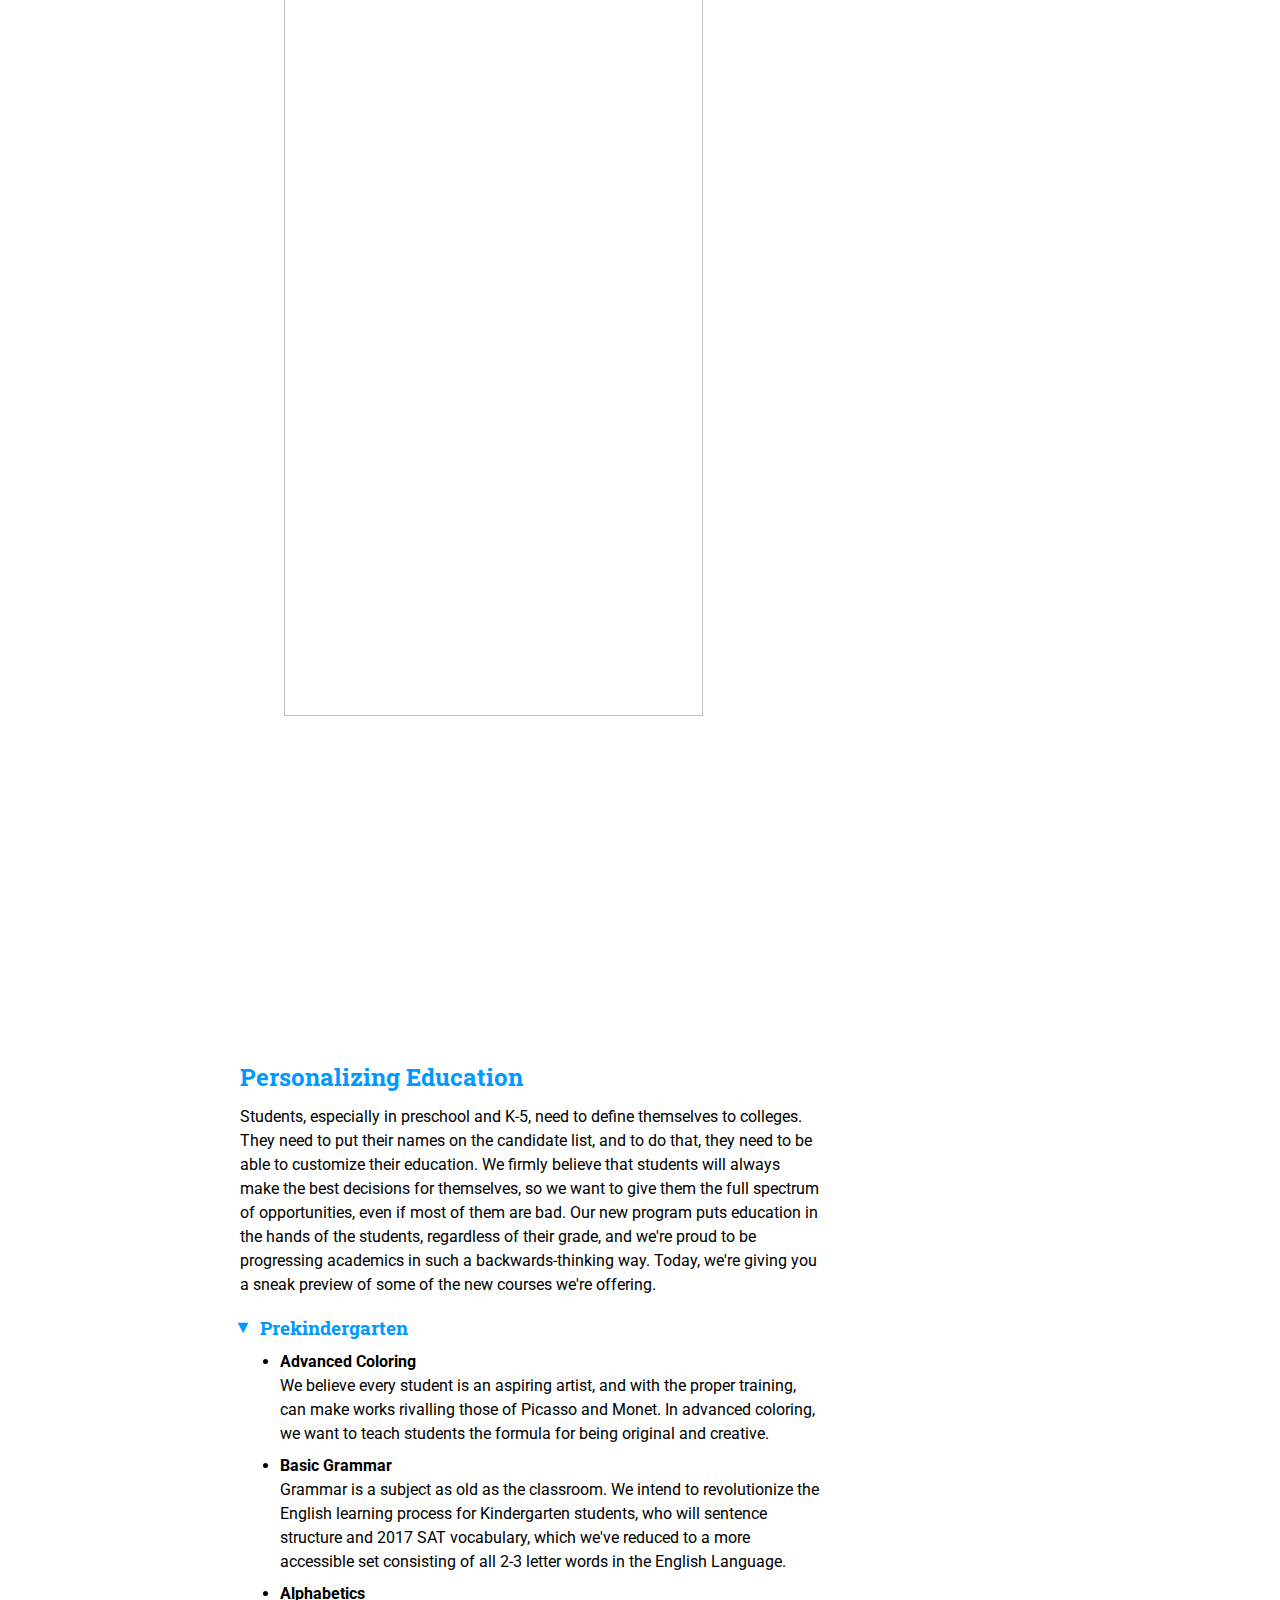
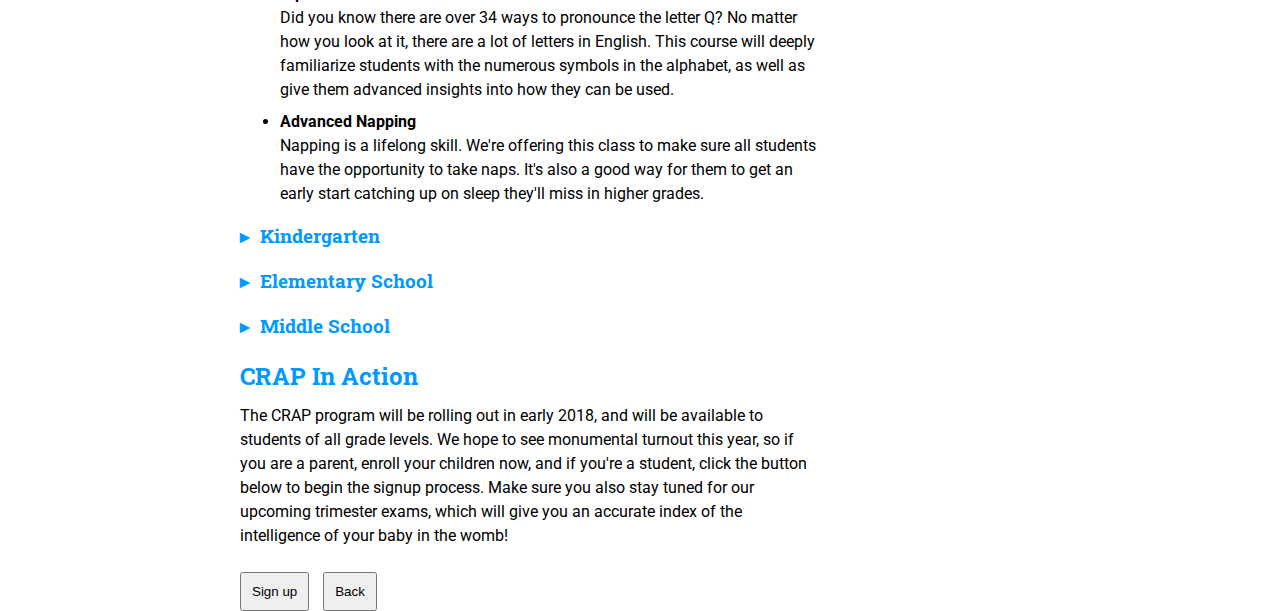
==== commit bd789598: "Finished up, good for now" ====
--- a/index.html
+++ b/index.html
@@ -24,32 +24,37 @@
                 <p>
                     The AP program is incredibly valuable to students because it helps develop skills such as memorization of largely disconnected information, which they will find useful in situations without access to a computer, a phone, any books, or other humans, much like in an insane asylum. It can also help accustom them to nearly cryptographically random grading systems, extremely strong curves, and scoring scales that have been reduced to minimize any actual meaning.
                 </p>
+                <img src="img/sad2.jpg" style="width: 85%;">
                 <p>
-                    But the drawbacks don't stop there. AP tests are also beneficial to schools, which have begun forcing students into taking unreasonable numbers of tests in order to garner positive attention from mainstream media for pushing challenging curriculum. This systematic, self-perpetuating benefit has truly taken wing throughout schooling on an international level, and even we're quite proud of <a href="https://www.washingtonpost.com/graphics/local/high-school-challenge-2017/">what we've caused</a>.
+                    But the drawbacks don't stop there. AP tests are also beneficial to schools, which have begun forcing students into taking unreasonable numbers of tests in order to garner positive attention from mainstream media for pushing challenging curriculum. This systematic, self-perpetuating silliness has truly taken wing throughout schooling on an international level, and even we're quite proud of what we've caused.
                 </p>
                 <p>
                     Ultimately, standardized testing also improves our bottom line as a company, which is beneficial to everyone because we get more money. But if you thought we'd be satisfied at that, you'd be wrong as CRAP.
                 </p>
                 <h2>Introducing CRAP</h2>
                 <p>
-                    To extend our mafia-like influence even further, we're introducing a new series of standardized tests aimed at allowing students in preschool, elementary school, and middle school to place out of courses at the next scholastic level. This will be part of our re-envisioned program, named pre-Collegiate Restrictionless Advanced Placement.
+                    In order to extend our mafia-like influence even further, we're introducing a new series of standardized tests aimed at allowing students in preschool, elementary school, and middle school to place out of courses at the next scholastic level. This will be part of our re-envisioned program, named pre-Collegiate Restrictionless Advanced Placement.
                 </p>
+                <img src="img/sad.jpg" style="width: 85%;"/>
                 <h2>Personalizing Education</h2>
                 <p>
-                    Students, especially in preschool and K-5, need to define themselves to colleges. They need to put their names on the candidate list, and to do that, they need to be able to customize their education. We firmly believe that students will always make the best decisions for themselves, so we want to give them the full spectrum of opportunities, even if most of them are bad. Our new program puts education in the hands of the students, regardless of their grade, and we're proud to be progressing academics in such a forward-thinking way.
+                    Students, especially in preschool and K-5, need to define themselves to colleges. They need to put their names on the candidate list, and to do that, they need to be able to customize their education. We firmly believe that students will always make the best decisions for themselves, so we want to give them the full spectrum of opportunities, even if most of them are bad. Our new program puts education in the hands of the students, regardless of their grade, and we're proud to be progressing academics in such a backwards-thinking way. Today, we're giving you a sneak preview of some of the new courses we're offering.
                 </p>
 
                 <!-- Create some cool kind of graphic -->
-                <h3 id="ap-pre" class="dropdown"><span class="arrow">&#x25B8;</span> &nbsp;Prekindergarten</h3>
+                <h3 id="ap-pre" class="dropdown down"><span class="arrow">&#x25B8;</span> &nbsp;Prekindergarten</h3>
                 <ul id="ap-pre-list">
                     <li><b>Advanced Coloring</b><br>We believe every student is an aspiring artist, and with the proper
                     training, can make works rivalling those of Picasso and Monet. In advanced coloring, we want to
                     teach students the formula for being original and creative.
                     <li><b>Basic Grammar</b><br>Grammar is a subject as old as the classroom. We intend to
-                    revolutionize the English learning process for Kindergarten students, who will master compound
-                    sentences and SAT vocabulary.</li>
-                    <li><b>Alphabetics</b><br>No matter how you look at it, there are a lot of letters in English.
-                    This course will deeply familiarize students with the numerous symbols in the alphabet.</li>
+                    revolutionize the English learning process for Kindergarten students, who will sentence structure
+                    and 2017 SAT vocabulary, which we've reduced to a more accessible set consisting of all 2-3 letter
+                    words in the English Language.</li>
+                    <li><b>Alphabetics</b><br>Did you know there are over 34 ways to pronounce the letter Q? No matter
+                        how you look at it, there are a lot of letters in English.
+                    This course will deeply familiarize students with the numerous symbols in the alphabet, as well as
+                    give them advanced insights into how they can be used.</li>
                     <li><b>Advanced Napping</b><br>Napping is a lifelong skill. We're offering this class to make sure
                         all students have the opportunity to take naps. It's also a good way for them to get an early
                         start catching up on
@@ -60,26 +65,60 @@
                 <ul id="ap-k-list">
                     <li><b>Arithmetic</b><br>Arithmetic is obviously an important skill both in and outside of the
                     classroom, and we want to make sure students have as solid a foundation in the subject as possible.
-                    According to our meticulous and detailed study plan, students will have only gotten to integral calculus by the end of the year.</li>
+                    According to our meticulous study plan, students will have only gotten to integral calculus by the end of the year.</li>
                     <li><b>Reading</b><br>What better time to start into the classics than now, when students are most curious and impressionable?
                     Not only will this course standardize how students interpret literature, it will also make sure they're exposed to a tailored list of classics,
                     including The Canterbury Tales, One Hundred Years of Solitude, Being in Time, and Atlas Shrugged.</li>
-                    <li><b>Seminar in Play Time</li>
-                    <li><b>Seminar in Recess</li>
+                    <li><b>Seminar in Play Time</b><br>Structured playtime is the best way to produce a child prodigy,
+                    which your child undoubtedly is. In this seminar, students will keep documented logs of their social
+                    interactions during off hours in order to demonstrate to colleges that they are socially adept and confident.</li>
+                    <li><b>Seminar in Recess</b><br>Seminar in recess is the perfect way for students to complete their
+                    kindergarten portfolio. It's a holistic approach to testing a combination of social awareness, physical
+                    fitness, and several other factors, but nobody seems to actually know what it is.</li>
                 </ul>
                 <h3 id="ap-e" class="dropdown"><span class="arrow">&#x25B8;</span> &nbsp;Elementary School</h3>
                 <ul id="ap-e-list">
-                    <li>Writing</li>
-                    <li>Cursive</li>
-                    <li>Advanced Arithmetic</li>
-                    <li>Recorder</li>
-                    <li>First Crush</li>
+                    <li><b>Cursive</b><br>Cursive is probably the most useful skill students will ever acquire, and they'll
+                    find themselves in countless situations where it's applicable to their careers.
+                    Much like writing five paragraph essays, doing long division by hand, and counting the tiles in the ceiling,
+                    this is a life skill.</li>
+                    <li><b>Arithmetic</b><br>Here at CollegeBoard, we've never heard of computers or calculators, so
+                    we think it's a good idea to test students on doing math by hand. Like most others, we grade this
+                    exam primarily with a random number generator, so practice hard, but don't expect much.</li>
+                    <li><b>Recorder</b><br>It's been used in symphonies by the likes Bach and Mozart. It's played battle marches
+                    and national anthems. Some say it's the instrument that welcomes you at heaven's gate. The recorder
+                    is one of the most beautiful instruments known to man, and through this curriculum, we hope to torture
+                    every single teacher into questioning their very existence.</li>
+                    <li><b>Seminar in First Crushes</b><br>Middle school is an emotionally challenging time for students.
+                    To help elucidate life's mysteries, we're presenting a brand new course on dating in elementary school,
+                    which includes lessons on awkwardly asking girls out and not being sure what a date is.</li>
                 </ul>
                 <h3 id="ap-m" class="dropdown"><span class="arrow">&#x25B8;</span> &nbsp;Middle School</h3>
                 <ul id="ap-m-list">
-                    <li>Social Dynamics</li>
-                    <li>Second Crush</li>
+                    <li><b>Social Dynamics</b><br>Spending tens of hours studying alone in your room is the perfect way
+                    to learn the material for this new test, which encompasses things like make eye contact while conversing,
+                    common etiquette, and an advanced unit on reading the mood.</li>
+                    <li><b>Second Crush</b><br>Since now is around the time when students start to have their second
+                    or third crushes, we thought it'd be the perfect opportunity to give them an opportunity to also
+                    demonstrate what they've learned. Which, around now, is usually not very much in the way of
+                    romance.</li>
+                    <li><b>Being Annoying</b><br>As you can tell, there's not much to learn in middle school,
+                    which is why we've had to dig deep to develop this text. Being annoying is the quintessential middle
+                    school activity, so we want students to be able to demonstrate their skills in the field to hopefully
+                    place out of corresponding courses in high school, college, and the rest of life.</li>
                 </ul>
+
+                <h2>CRAP In Action</h2>
+                <p>
+                    The CRAP program will be rolling out in early 2018, and will be available to students of all grade
+                    levels. We hope to see monumental turnout this year, so if you are a parent, enroll your children
+                    now, and if you're a student, click the button below to begin the signup process. Make sure you
+                    also stay tuned for our upcoming trimester exams, which will give you an accurate index of the
+                    intelligence of your baby in the womb!<br><br>
+                    <input type="button" value="Sign up" onclick="window.location.href = '404.html'">
+                    <input type="button" class="back" value="Back">
+                    <input type="button" class="back" value="Back">
+                </p>
 
             </div>
             <div class="quarter" style="margin-top: 1.5em;">
@@ -92,19 +131,50 @@
                     <p><a href="404.html">Let me at that!</a></p>
                 </div>
                 <div class="billboard green">
-                    See the companies we're selling your private data to!
+                    See the companies we're selling your private data to lol!
                     <p><a href="404.html">Yes please!</a></p>
                 </div>
                 <div class="todo">
-                    <span style="font-family: 'Roboto Slab'; font-weight: bold;">
+                    <span style="font-family: 'Roboto Slab'; font-weight: bold; margin-bottom: 4px;">
                         Your To Do List
-                        <ul id="todo-list">
-                            <li>
-                                <input id="first-checkbox" type="checkbox">
-                                <span>Take one of our wide array of CRAP tests</span>
-                            </li>
-                        </ul>
                     </span>
+                    <ul id="todo-list">
+                        <li>
+                            <input id="first-checkbox" type="checkbox">
+                            <span>Take one of our wide array of CRAP tests</span>
+                        </li>
+                    </ul>
+                </div>
+                <div class="todo" style="margin-top: 2rem;">
+                    <span style="font-family: 'Roboto Slab'; font-weight: bold; margin-bottom: 4px;">
+                        Reminder<br>
+                    </span>
+                    Make sure to study for any upcoming tests. Higher scores means more people take our tests!
+                </div>
+                <div class="todo" style="margin-top: 2rem;">
+                    <span style="font-family: 'Roboto Slab'; font-weight: bold; margin-bottom: 4px">
+                        Reminder<br>
+                    </span>
+                    All students have the ability to achieve highly good greatness and holistic attitudes towards
+                    admissions. We want to help students so one day in a dream in career make money make money make
+                    money make money <span style="color: red;">error 12204 from BSGenerator instance: conflicting
+                    semantic premises.</span>
+                </div>
+                <div class="billboard green" style="margin-top: 2em;">
+                    See which executives are embezzling the most money...
+                    <p><a href="404.html">Give me the dirt!</a></p>
+                </div>
+                <div class="billboard purple">
+                    Vote on whether you'd prefer AP testing or death.
+                    <p><a href="404.html">Check it out!</a></p>
+                </div>
+                <div class="billboard orange">
+                    Get a buy five get one free deal on AP tests today.
+                    <p><a href="404.html">Hurry now!</a></p>
+                </div>
+                <div class="billboard yellow">
+                    These popups are hurting my eyes.
+                    <p><a href="404.html">Haha, loser!</a></p>
                 </div>
             </div>
         </div>
--- a/css/styles.css
+++ b/css/styles.css
@@ -104,6 +104,12 @@
 .billboard.green {
     background-color: #92d400;
 }
+
+.billboard.yellow {
+    color: black;
+    background-color: yellow;
+}
+
 
 .billboard > p {
     color: #09F;
@@ -116,6 +122,10 @@
     bottom: 10px;
 }
 
+.billboard a {
+    text-decoration: none;
+}
+
 h1 {
     margin-bottom: 0.75em;
 }
@@ -166,9 +176,31 @@
 }
 
 .dropdown.down + ul {
-    max-height: 500px;
+    max-height: 560px;
 }
 
 .style {
     font-weight: bold;
 }
+
+input[type=checkbox]{
+    height: 25px;
+    width: 25px;
+}
+
+input[type=button] {
+    padding: 10px;
+    margin-right: 10px;
+}
+
+input.back:hover{
+    opacity: 0;
+}
+
+input.back + input.back {
+    opacity: 0;
+}
+
+input.back:hover + input.back {
+    opacity: 1;
+}
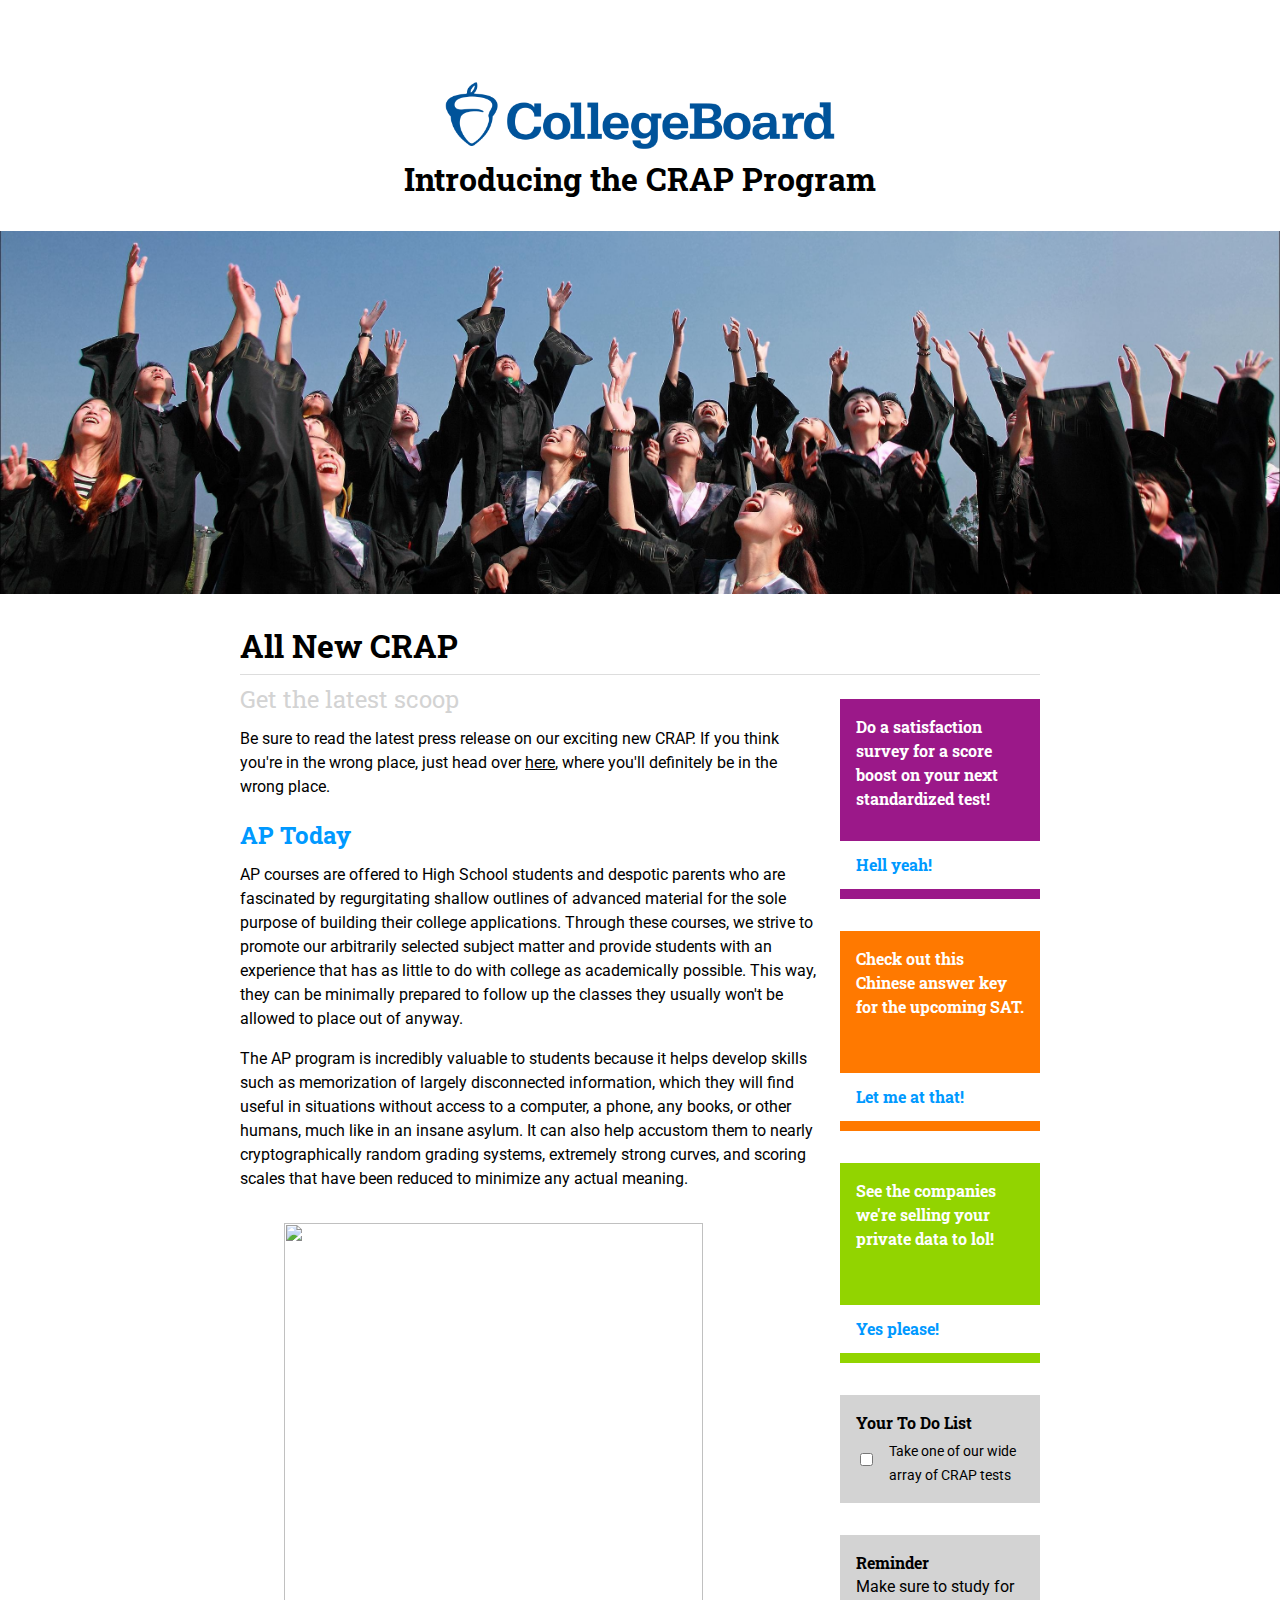
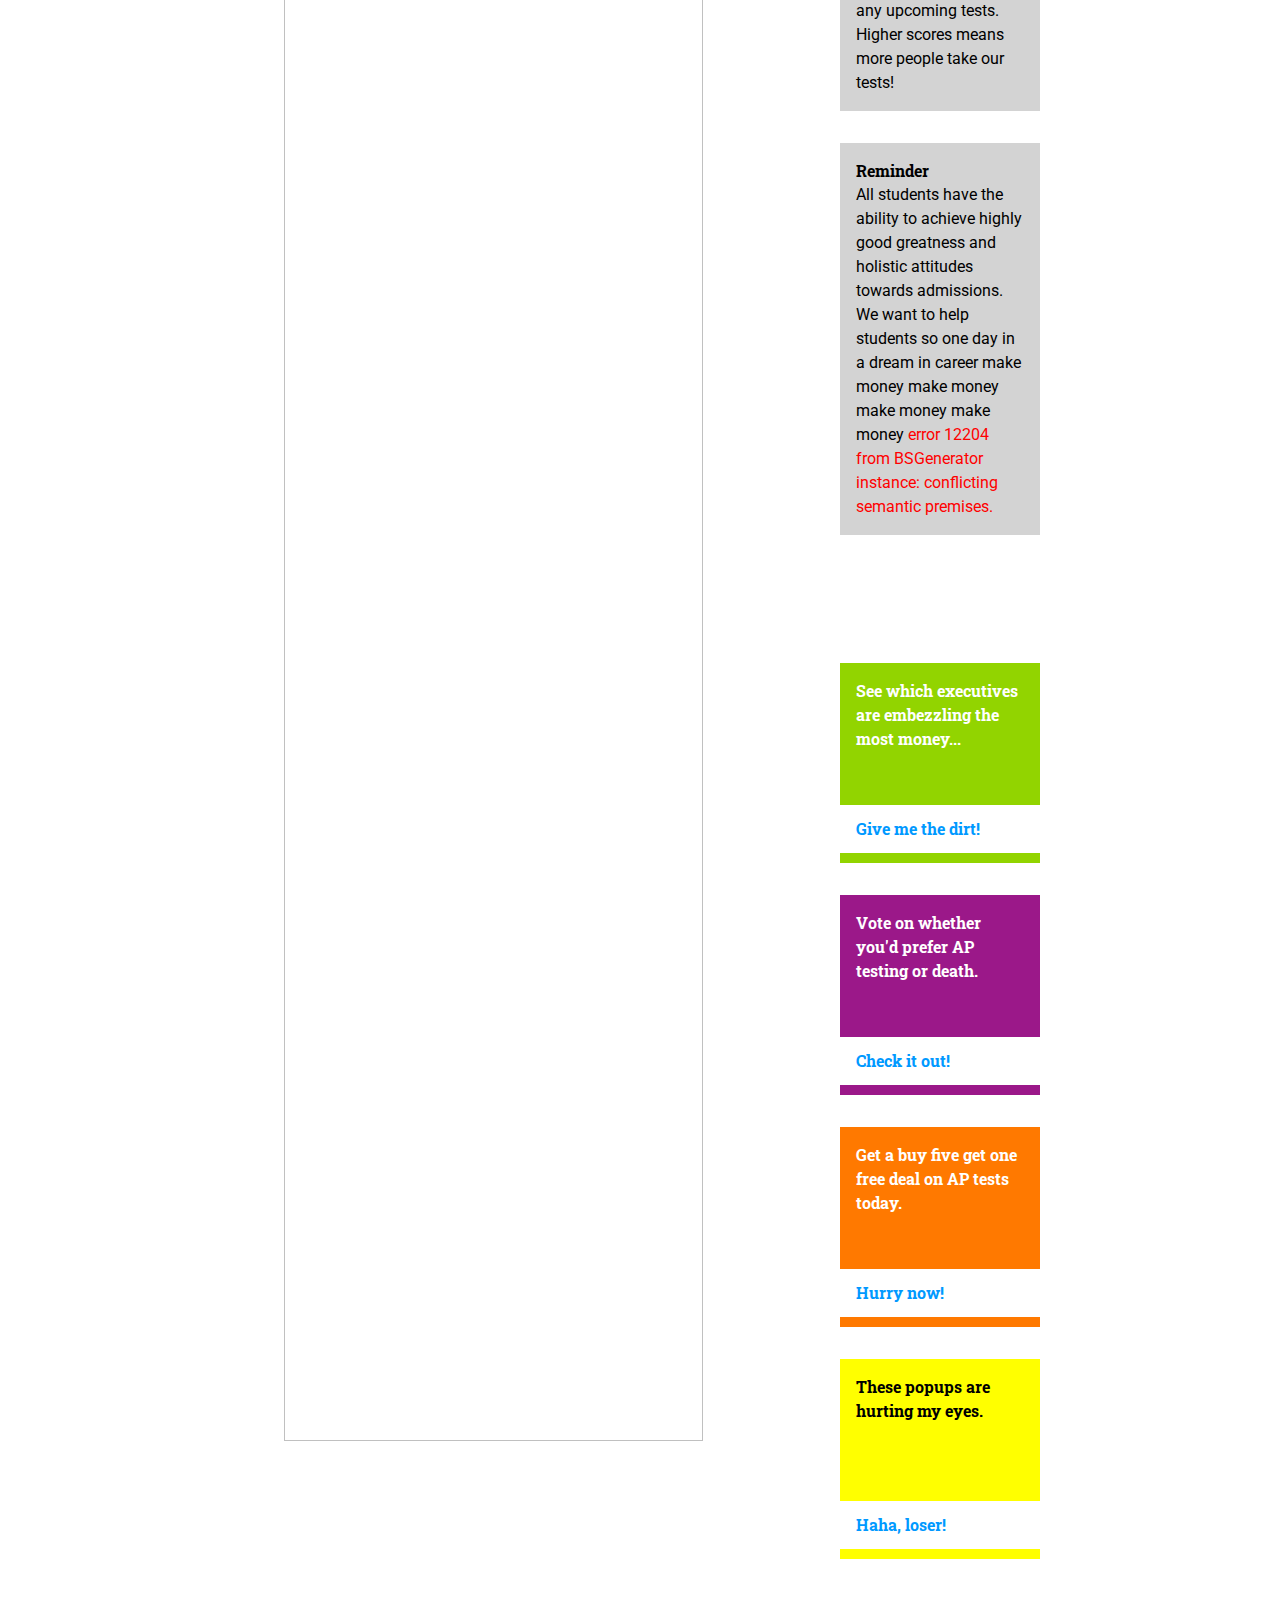
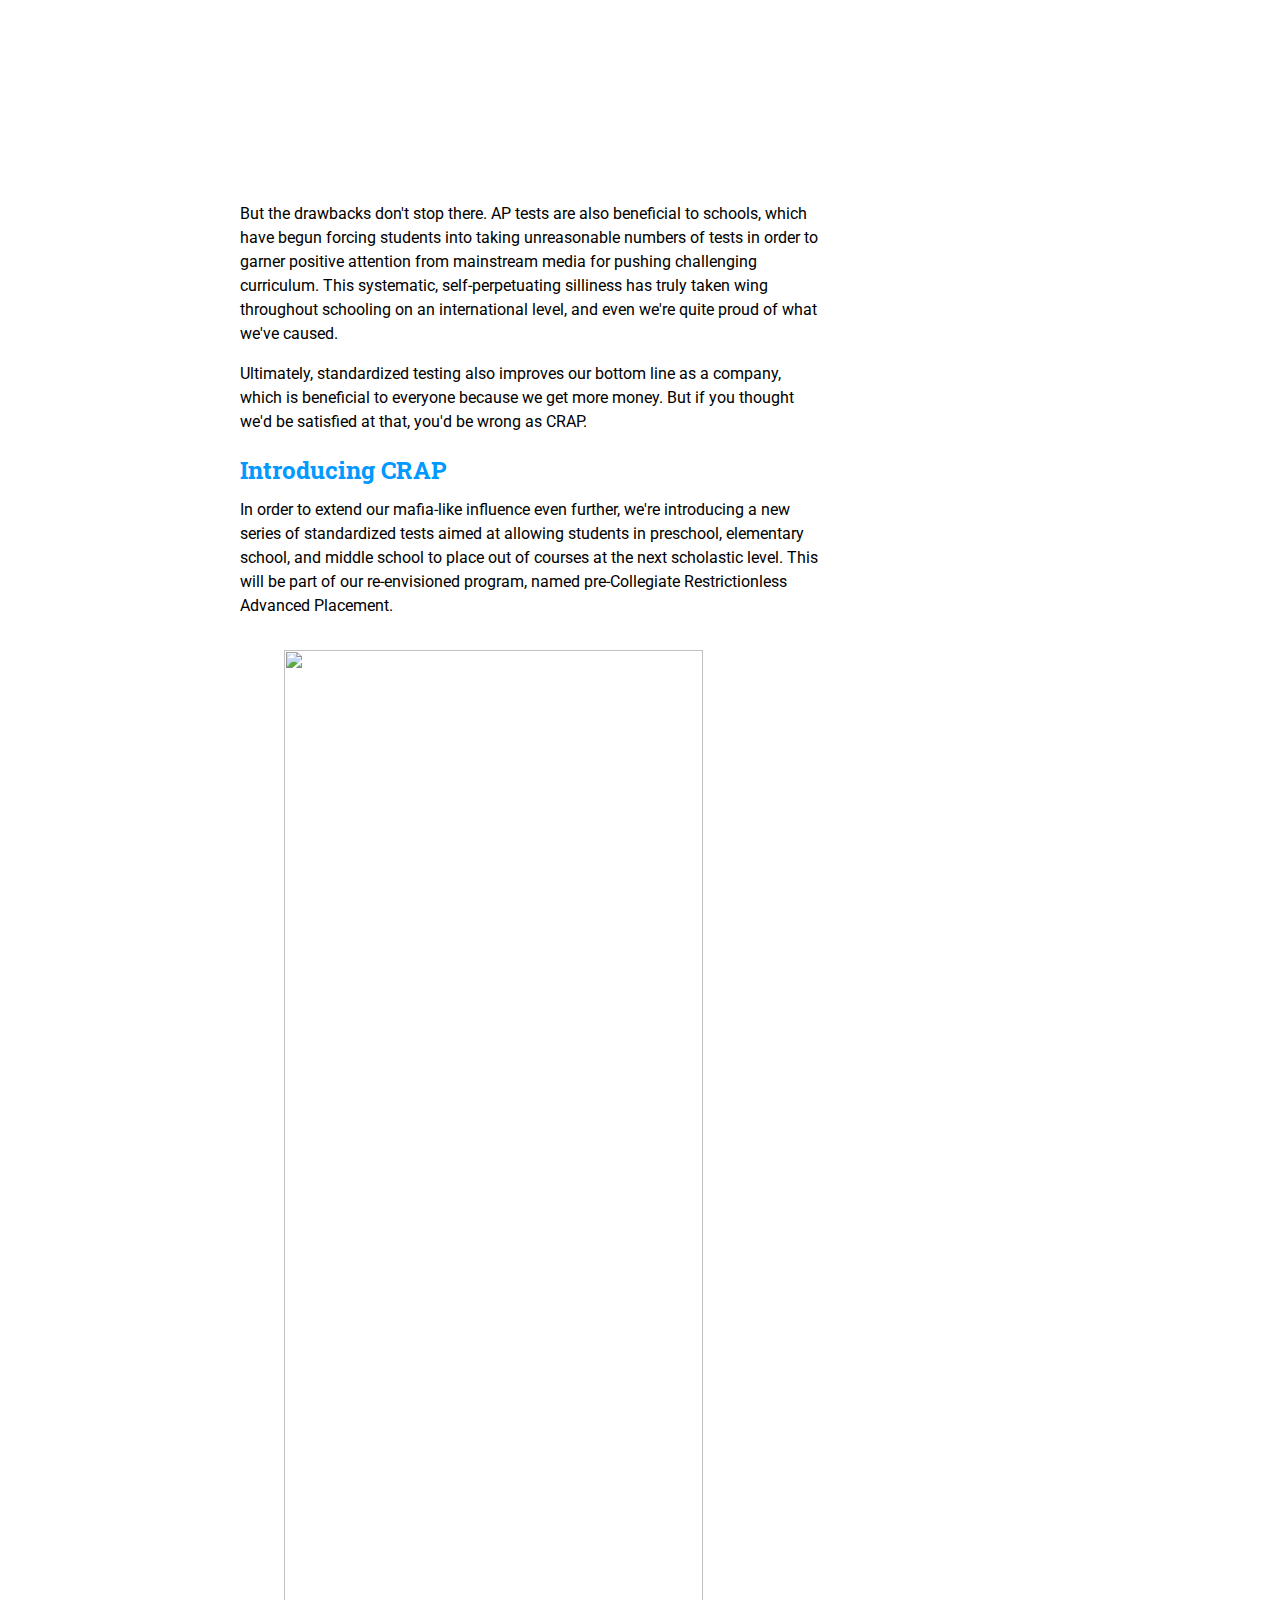
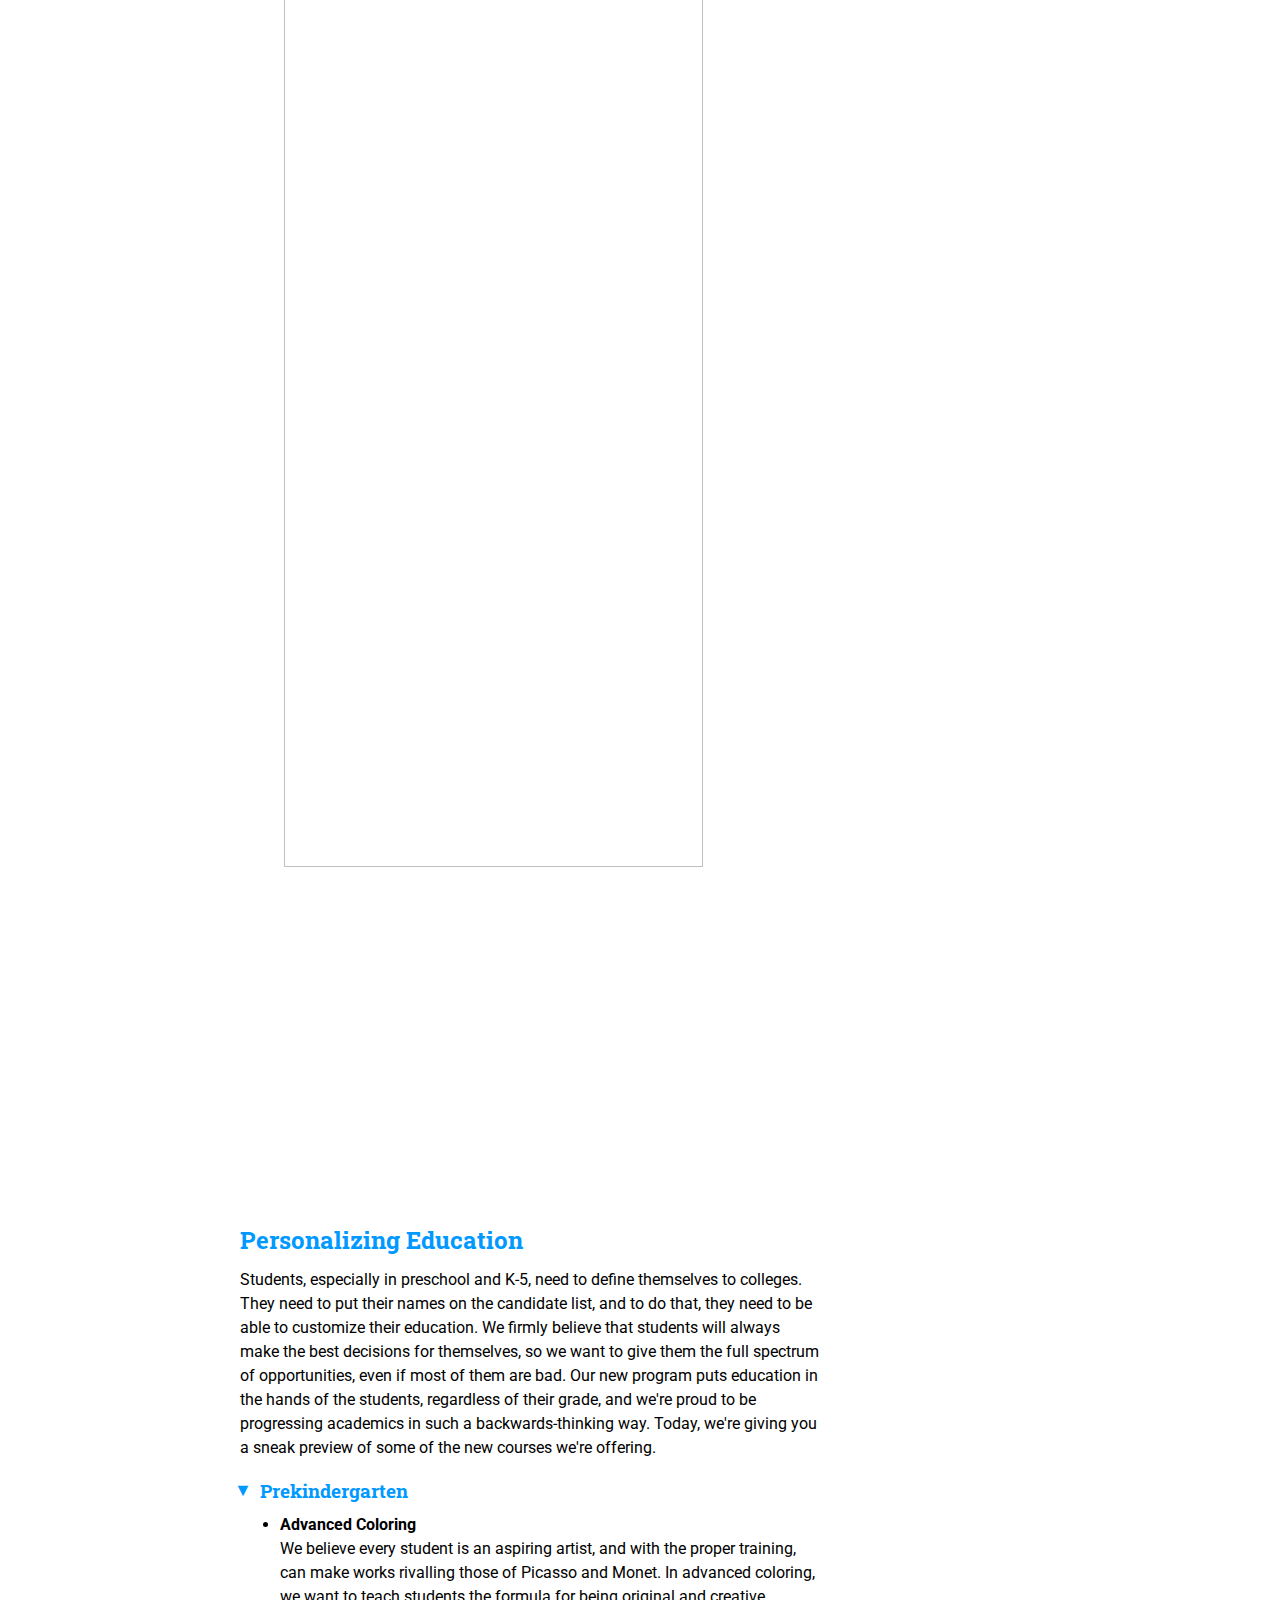
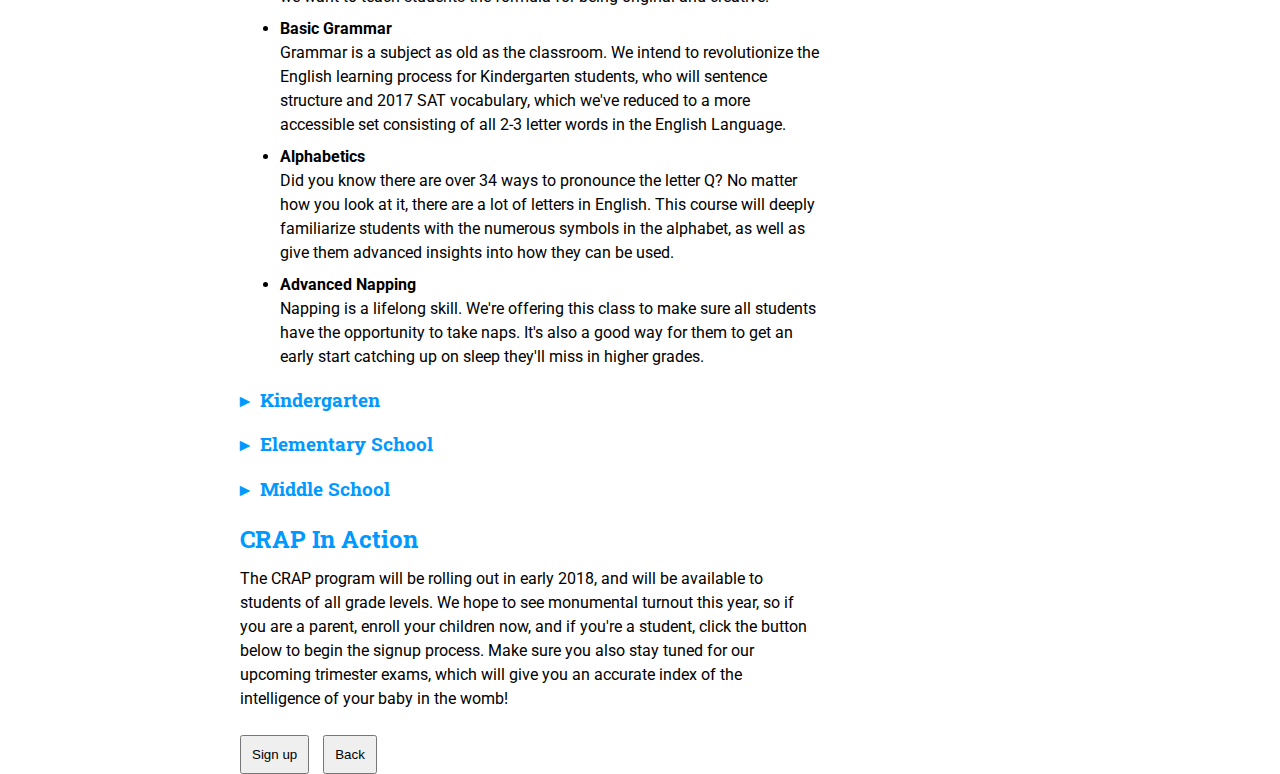
==== commit 3c54a261: "Tweaks" ====
--- a/index.html
+++ b/index.html
@@ -15,7 +15,7 @@
             <div>
                 <h2 class="gray">Get the latest scoop</h2>
                 <p>
-                    Be sure to read the latest press release on our exciting new CRAP program. If you think you're in the wrong place, just head over <a href="https://apstudent.collegeboard.org/takingtheexam/about-exams" target="_blank">here</a>, where you'll definitely be in the wrong place.
+                    Be sure to read the latest press release on our exciting new CRAP. If you think you're in the wrong place, just head over <a href="https://apstudent.collegeboard.org/takingtheexam/about-exams" target="_blank">here</a>, where you'll definitely be in the wrong place.
                 </p>
                 <h2>AP Today</h2>
                 <p>
@@ -160,7 +160,7 @@
                     money make money <span style="color: red;">error 12204 from BSGenerator instance: conflicting
                     semantic premises.</span>
                 </div>
-                <div class="billboard green" style="margin-top: 2em;">
+                <div class="billboard green" style="margin-top: 8em;">
                     See which executives are embezzling the most money...
                     <p><a href="404.html">Give me the dirt!</a></p>
                 </div>
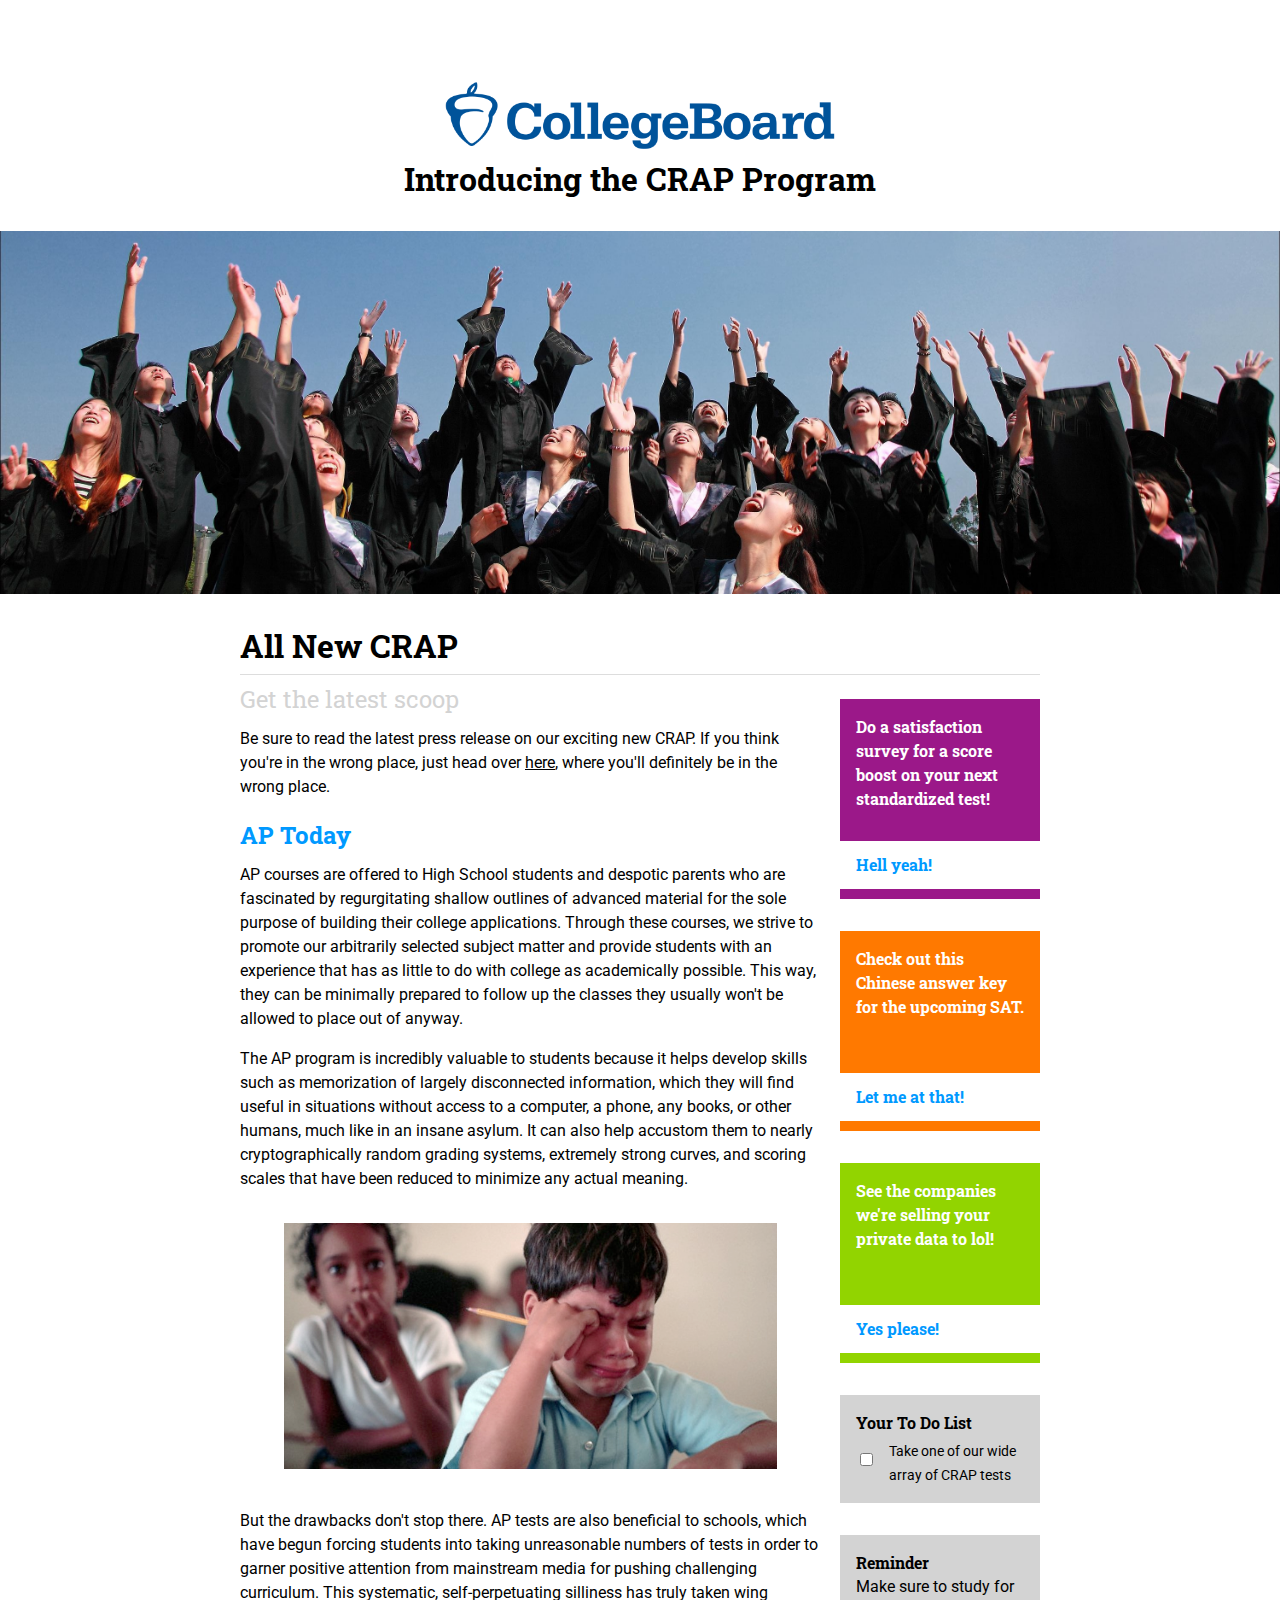
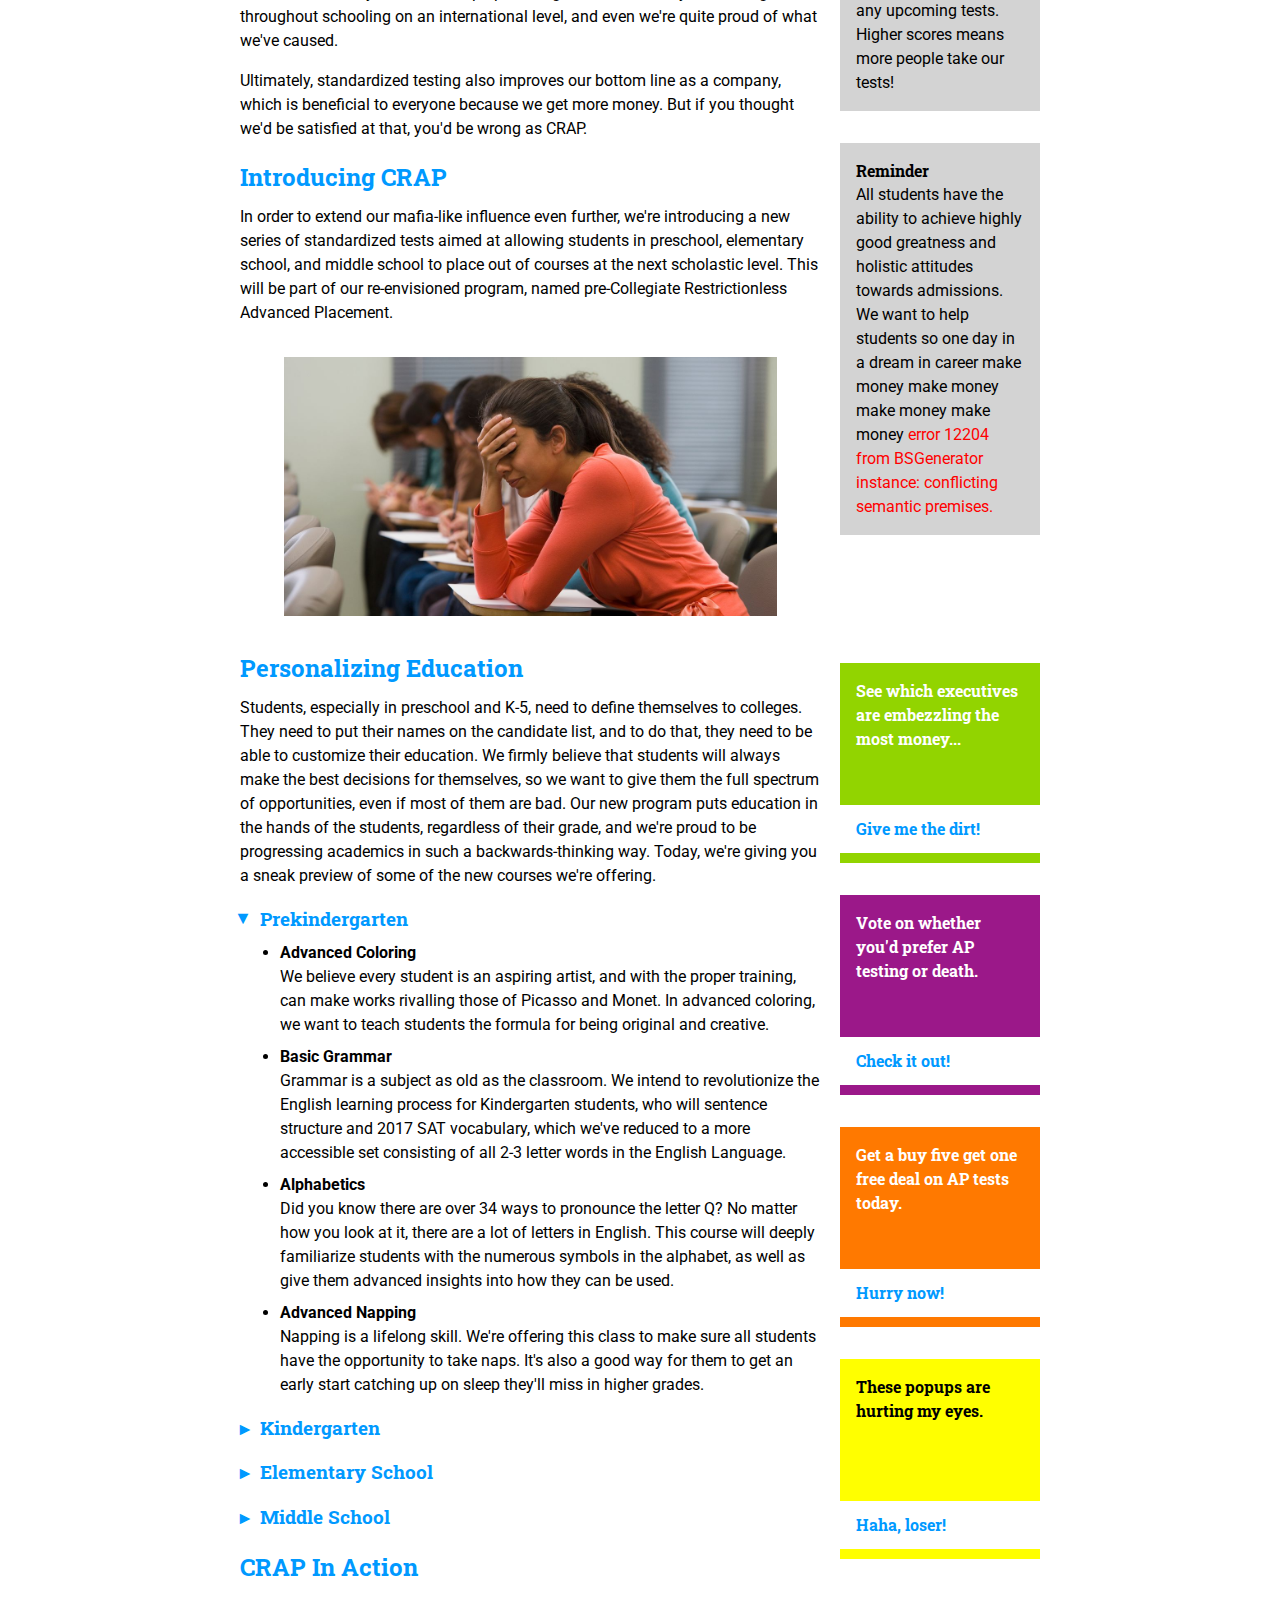
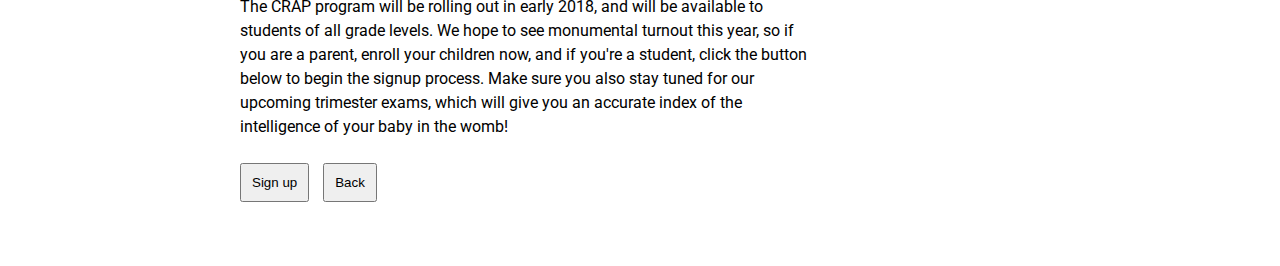
==== commit a756de5d: "Tweaks" ====
--- a/index.html
+++ b/index.html
@@ -100,11 +100,10 @@
                     common etiquette, and an advanced unit on reading the mood.</li>
                     <li><b>Second Crush</b><br>Since now is around the time when students start to have their second
                     or third crushes, we thought it'd be the perfect opportunity to give them an opportunity to also
-                    demonstrate what they've learned. Which, around now, is usually not very much in the way of
+                    demonstrate what they've learned. Which, around now, is usually not very much, especially in the way of
                     romance.</li>
-                    <li><b>Being Annoying</b><br>As you can tell, there's not much to learn in middle school,
-                    which is why we've had to dig deep to develop this text. Being annoying is the quintessential middle
-                    school activity, so we want students to be able to demonstrate their skills in the field to hopefully
+                    <li><b>Being Annoying</b><br>Being annoying is the quintessential middle
+                    school activity, so we want students to be able to demonstrate their talents and hopefully
                     place out of corresponding courses in high school, college, and the rest of life.</li>
                 </ul>
 
